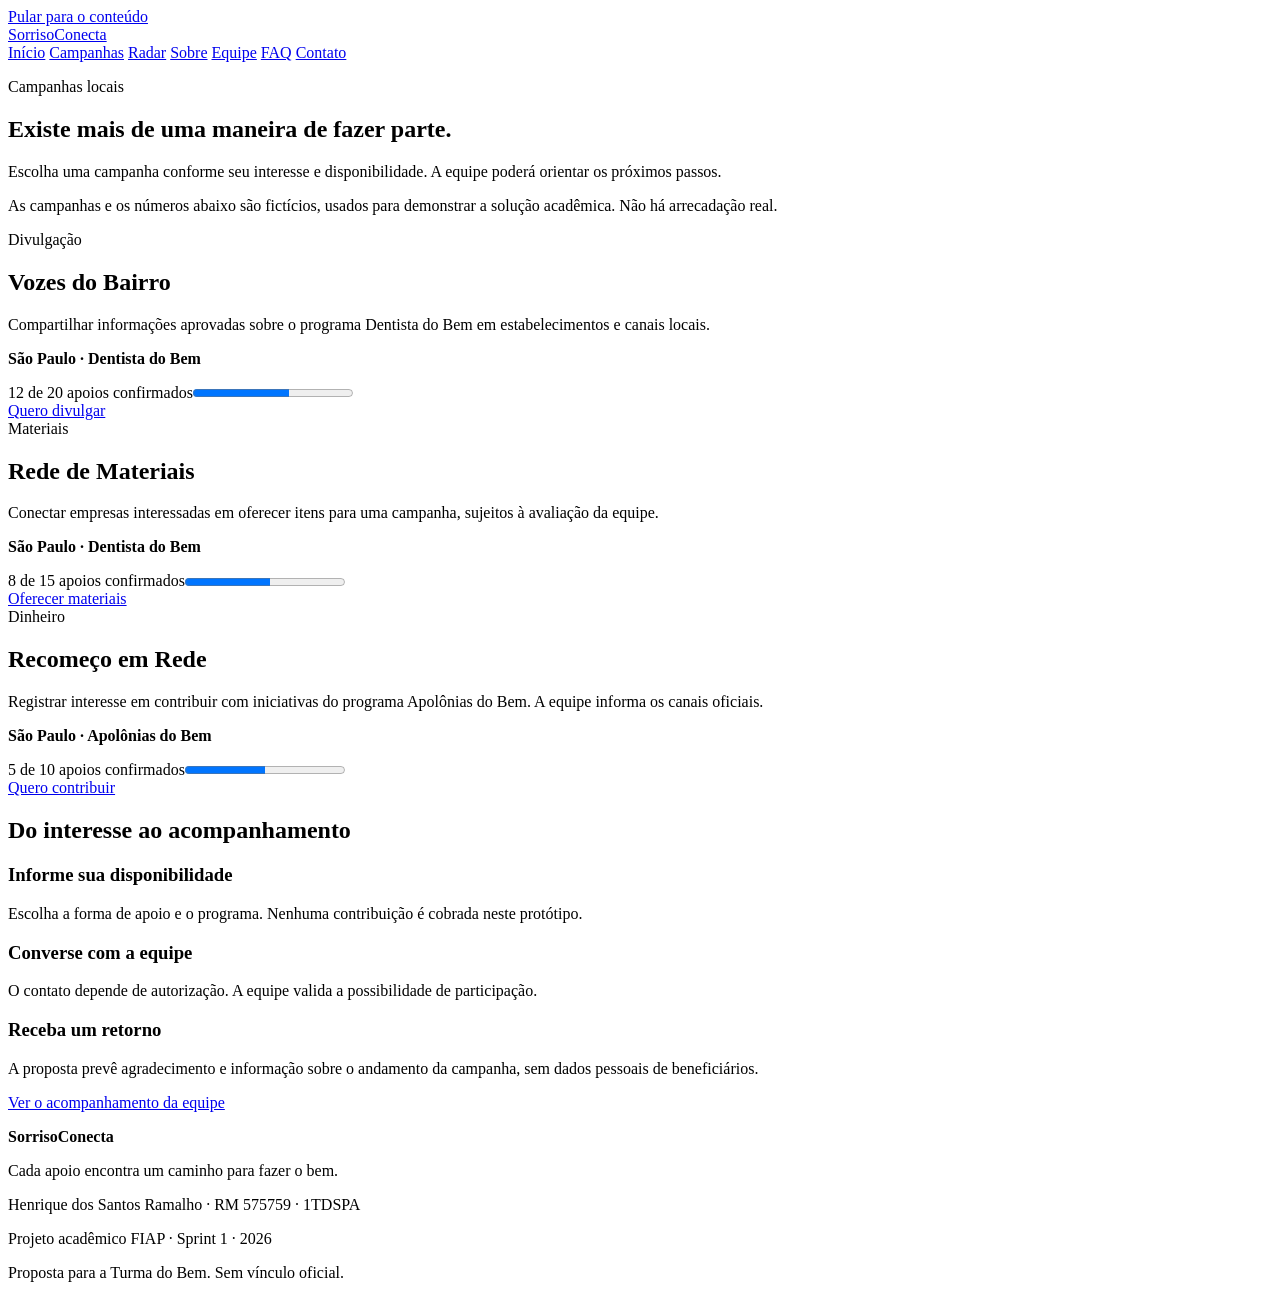
==== campanhas.html @ b197de3c "feat: apresenta três campanhas e formas distintas de contribuição" ====
<!DOCTYPE html>
<html lang="pt-BR">
<head>
    <meta charset="UTF-8">
    <meta name="viewport" content="width=device-width, initial-scale=1.0">
    <meta name="description" content="SorrisoConecta: protótipo acadêmico de captação e relacionamento para a Turma do Bem.">
    <title>Campanhas | SorrisoConecta</title>
    <link rel="icon" href="imagens/simbolo.svg" type="image/svg+xml">
    <link rel="stylesheet" href="css/style.css">
</head>
<body>
    <a class="pular" href="#conteudo">Pular para o conteúdo</a>
    <!-- O cabeçalho mantém a mesma navegação em todas as páginas. -->
    <header>
        <div class="container cabecalho">
            <a class="marca" href="index.html"><img src="imagens/simbolo.svg" alt="">SorrisoConecta</a>
            <nav aria-label="Menu principal">
                <a href="index.html">Início</a>
                <a href="campanhas.html">Campanhas</a>
                <a href="radar.html">Radar</a>
                <a href="sobre.html">Sobre</a>
                <a href="integrantes.html">Equipe</a>
                <a href="faq.html">FAQ</a>
                <a href="contato.html">Contato</a>
            </nav>
        </div>
    </header>
    <main id="conteudo">
        <section class="container">
            <div class="secao-titulo"><p class="eyebrow">Campanhas locais</p><h1>Existe mais de uma maneira de fazer parte.</h1><p class="lead">Escolha uma campanha conforme seu interesse e disponibilidade. A equipe poderá orientar os próximos passos.</p></div>
            <p class="aviso">As campanhas e os números abaixo são fictícios, usados para demonstrar a solução acadêmica. Não há arrecadação real.</p>
            <div class="grid-tres">
                <article class="card"><span class="etiqueta">Divulgação</span><h2>Vozes do Bairro</h2><p>Compartilhar informações aprovadas sobre o programa Dentista do Bem em estabelecimentos e canais locais.</p><p><strong>São Paulo · Dentista do Bem</strong></p><div class="metas"><label for="meta-vozes">12 de 20 apoios confirmados</label><progress id="meta-vozes" value="12" max="20">60%</progress></div><div class="acoes"><a class="botao" href="contato.html">Quero divulgar</a></div></article>
                <article class="card"><span class="etiqueta">Materiais</span><h2>Rede de Materiais</h2><p>Conectar empresas interessadas em oferecer itens para uma campanha, sujeitos à avaliação da equipe.</p><p><strong>São Paulo · Dentista do Bem</strong></p><div class="metas"><label for="meta-materiais">8 de 15 apoios confirmados</label><progress id="meta-materiais" value="8" max="15">53%</progress></div><div class="acoes"><a class="botao" href="contato.html">Oferecer materiais</a></div></article>
                <article class="card"><span class="etiqueta">Dinheiro</span><h2>Recomeço em Rede</h2><p>Registrar interesse em contribuir com iniciativas do programa Apolônias do Bem. A equipe informa os canais oficiais.</p><p><strong>São Paulo · Apolônias do Bem</strong></p><div class="metas"><label for="meta-recomeco">5 de 10 apoios confirmados</label><progress id="meta-recomeco" value="5" max="10">50%</progress></div><div class="acoes"><a class="botao" href="contato.html">Quero contribuir</a></div></article>
            </div>
        </section>
        <section class="container"><h2>Do interesse ao acompanhamento</h2><div class="grid-tres"><article class="card"><h3>Informe sua disponibilidade</h3><p>Escolha a forma de apoio e o programa. Nenhuma contribuição é cobrada neste protótipo.</p></article><article class="card"><h3>Converse com a equipe</h3><p>O contato depende de autorização. A equipe valida a possibilidade de participação.</p></article><article class="card"><h3>Receba um retorno</h3><p>A proposta prevê agradecimento e informação sobre o andamento da campanha, sem dados pessoais de beneficiários.</p></article></div><div class="acoes"><a class="botao botao-claro" href="radar.html">Ver o acompanhamento da equipe</a></div></section>
    </main>
    <footer>
        <div class="container rodape">
            <div><p><strong>SorrisoConecta</strong></p><p>Cada apoio encontra um caminho para fazer o bem.</p></div>
            <div><p>Henrique dos Santos Ramalho · RM 575759 · 1TDSPA</p><p>Projeto acadêmico FIAP · Sprint 1 · 2026</p><p>Proposta para a Turma do Bem. Sem vínculo oficial.</p></div>
        </div>
    </footer>
</body>
</html>
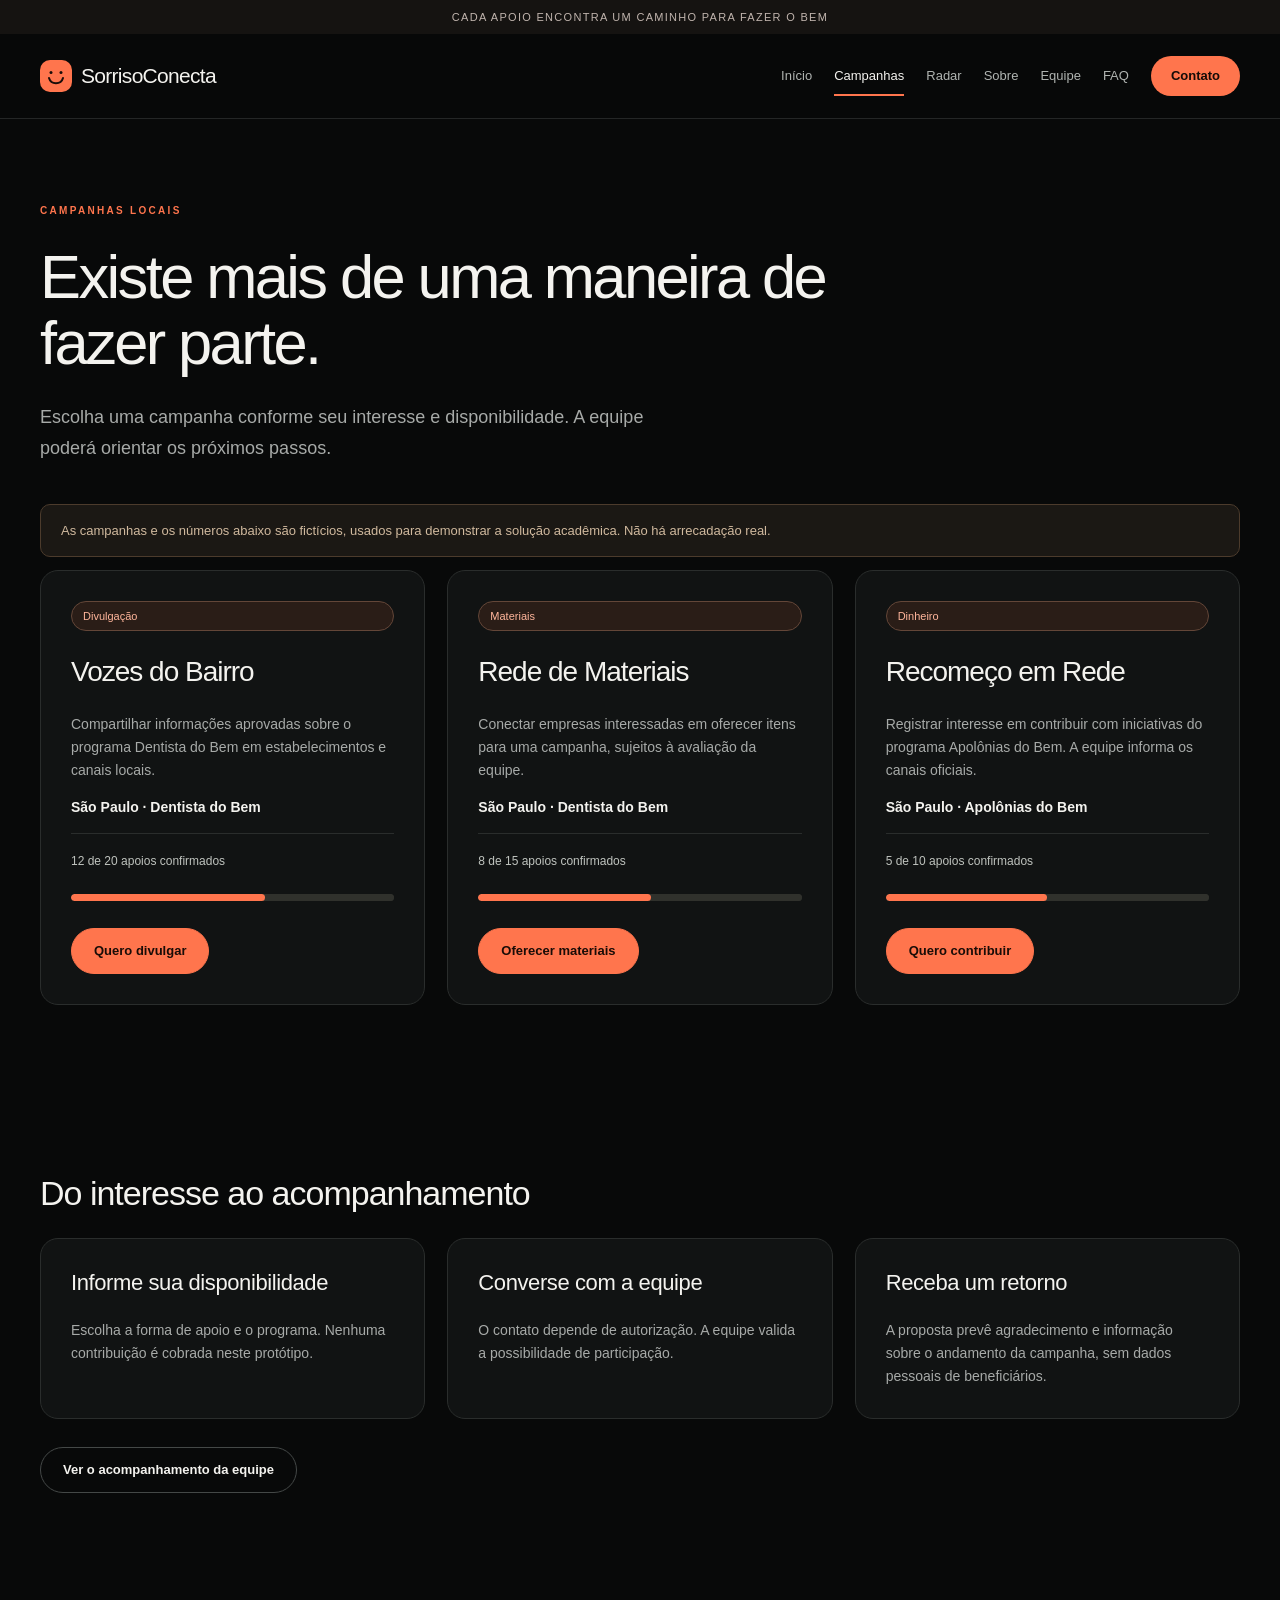
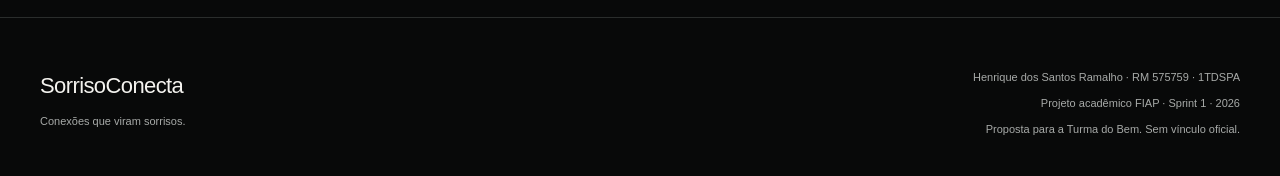
==== commit 91c93950: "Redesenha visual do SorrisoConecta" ====
--- a/campanhas.html
+++ b/campanhas.html
@@ -11,36 +11,73 @@
 <body>
     <a class="pular" href="#conteudo">Pular para o conteúdo</a>
     <!-- O cabeçalho mantém a mesma navegação em todas as páginas. -->
-    <header>
+    <div class="anuncio">CADA APOIO ENCONTRA UM CAMINHO PARA FAZER O BEM</div>
+<header>
         <div class="container cabecalho">
             <a class="marca" href="index.html"><img src="imagens/simbolo.svg" alt="">SorrisoConecta</a>
             <nav aria-label="Menu principal">
                 <a href="index.html">Início</a>
-                <a href="campanhas.html">Campanhas</a>
+                <a href="campanhas.html" aria-current="page">Campanhas</a>
                 <a href="radar.html">Radar</a>
                 <a href="sobre.html">Sobre</a>
                 <a href="integrantes.html">Equipe</a>
                 <a href="faq.html">FAQ</a>
-                <a href="contato.html">Contato</a>
+                <a href="contato.html" class="nav-contato">Contato</a>
             </nav>
         </div>
     </header>
     <main id="conteudo">
         <section class="container">
-            <div class="secao-titulo"><p class="eyebrow">Campanhas locais</p><h1>Existe mais de uma maneira de fazer parte.</h1><p class="lead">Escolha uma campanha conforme seu interesse e disponibilidade. A equipe poderá orientar os próximos passos.</p></div>
+            <div class="secao-titulo">
+<p class="eyebrow">Campanhas locais</p>
+<h1>Existe mais de uma maneira de fazer parte.</h1>
+<p class="lead">Escolha uma campanha conforme seu interesse e disponibilidade. A equipe poderá orientar os próximos passos.</p>
+</div>
             <p class="aviso">As campanhas e os números abaixo são fictícios, usados para demonstrar a solução acadêmica. Não há arrecadação real.</p>
             <div class="grid-tres">
-                <article class="card"><span class="etiqueta">Divulgação</span><h2>Vozes do Bairro</h2><p>Compartilhar informações aprovadas sobre o programa Dentista do Bem em estabelecimentos e canais locais.</p><p><strong>São Paulo · Dentista do Bem</strong></p><div class="metas"><label for="meta-vozes">12 de 20 apoios confirmados</label><progress id="meta-vozes" value="12" max="20">60%</progress></div><div class="acoes"><a class="botao" href="contato.html">Quero divulgar</a></div></article>
-                <article class="card"><span class="etiqueta">Materiais</span><h2>Rede de Materiais</h2><p>Conectar empresas interessadas em oferecer itens para uma campanha, sujeitos à avaliação da equipe.</p><p><strong>São Paulo · Dentista do Bem</strong></p><div class="metas"><label for="meta-materiais">8 de 15 apoios confirmados</label><progress id="meta-materiais" value="8" max="15">53%</progress></div><div class="acoes"><a class="botao" href="contato.html">Oferecer materiais</a></div></article>
-                <article class="card"><span class="etiqueta">Dinheiro</span><h2>Recomeço em Rede</h2><p>Registrar interesse em contribuir com iniciativas do programa Apolônias do Bem. A equipe informa os canais oficiais.</p><p><strong>São Paulo · Apolônias do Bem</strong></p><div class="metas"><label for="meta-recomeco">5 de 10 apoios confirmados</label><progress id="meta-recomeco" value="5" max="10">50%</progress></div><div class="acoes"><a class="botao" href="contato.html">Quero contribuir</a></div></article>
+                <article class="card campanha"><span class="etiqueta">Divulgação</span><h2>Vozes do Bairro</h2>
+<p>Compartilhar informações aprovadas sobre o programa Dentista do Bem em estabelecimentos e canais locais.</p>
+<p><strong>São Paulo · Dentista do Bem</strong></p>
+<div class="metas">
+<label for="meta-vozes">12 de 20 apoios confirmados</label><progress id="meta-vozes" value="12" max="20">60%</progress>
+</div>
+<div class="acoes"><a class="botao" href="contato.html">Quero divulgar</a></div></article>
+                <article class="card campanha"><span class="etiqueta">Materiais</span><h2>Rede de Materiais</h2>
+<p>Conectar empresas interessadas em oferecer itens para uma campanha, sujeitos à avaliação da equipe.</p>
+<p><strong>São Paulo · Dentista do Bem</strong></p>
+<div class="metas">
+<label for="meta-materiais">8 de 15 apoios confirmados</label><progress id="meta-materiais" value="8" max="15">53%</progress>
+</div>
+<div class="acoes"><a class="botao" href="contato.html">Oferecer materiais</a></div></article>
+                <article class="card campanha"><span class="etiqueta">Dinheiro</span><h2>Recomeço em Rede</h2>
+<p>Registrar interesse em contribuir com iniciativas do programa Apolônias do Bem. A equipe informa os canais oficiais.</p>
+<p><strong>São Paulo · Apolônias do Bem</strong></p>
+<div class="metas">
+<label for="meta-recomeco">5 de 10 apoios confirmados</label><progress id="meta-recomeco" value="5" max="10">50%</progress>
+</div>
+<div class="acoes"><a class="botao" href="contato.html">Quero contribuir</a></div></article>
             </div>
         </section>
-        <section class="container"><h2>Do interesse ao acompanhamento</h2><div class="grid-tres"><article class="card"><h3>Informe sua disponibilidade</h3><p>Escolha a forma de apoio e o programa. Nenhuma contribuição é cobrada neste protótipo.</p></article><article class="card"><h3>Converse com a equipe</h3><p>O contato depende de autorização. A equipe valida a possibilidade de participação.</p></article><article class="card"><h3>Receba um retorno</h3><p>A proposta prevê agradecimento e informação sobre o andamento da campanha, sem dados pessoais de beneficiários.</p></article></div><div class="acoes"><a class="botao botao-claro" href="radar.html">Ver o acompanhamento da equipe</a></div></section>
+        <section class="container"><h2>Do interesse ao acompanhamento</h2>
+<div class="grid-tres">
+<article class="card"><h3>Informe sua disponibilidade</h3>
+<p>Escolha a forma de apoio e o programa. Nenhuma contribuição é cobrada neste protótipo.</p></article><article class="card"><h3>Converse com a equipe</h3>
+<p>O contato depende de autorização. A equipe valida a possibilidade de participação.</p></article><article class="card"><h3>Receba um retorno</h3>
+<p>A proposta prevê agradecimento e informação sobre o andamento da campanha, sem dados pessoais de beneficiários.</p></article>
+</div>
+<div class="acoes"><a class="botao botao-claro" href="radar.html">Ver o acompanhamento da equipe</a></div></section>
     </main>
     <footer>
         <div class="container rodape">
-            <div><p><strong>SorrisoConecta</strong></p><p>Cada apoio encontra um caminho para fazer o bem.</p></div>
-            <div><p>Henrique dos Santos Ramalho · RM 575759 · 1TDSPA</p><p>Projeto acadêmico FIAP · Sprint 1 · 2026</p><p>Proposta para a Turma do Bem. Sem vínculo oficial.</p></div>
+            <div>
+<p><strong>SorrisoConecta</strong></p>
+<p>Conexões que viram sorrisos.</p>
+</div>
+            <div>
+<p>Henrique dos Santos Ramalho · RM 575759 · 1TDSPA</p>
+<p>Projeto acadêmico FIAP · Sprint 1 · 2026</p>
+<p>Proposta para a Turma do Bem. Sem vínculo oficial.</p>
+</div>
         </div>
     </footer>
 </body>
--- a/css/style.css
+++ b/css/style.css
@@ -0,0 +1,221 @@
+/* Identidade: fundo escuro, luz suave e acento coral. */
+:root {
+    --fundo: #080909;
+    --painel: #111313;
+    --texto: #f4f3ef;
+    --secundario: #a7aaa8;
+    --linha: #2a2d2c;
+    --coral: #ff754d;
+    --roxo: #a994ed;
+}
+* { box-sizing: border-box; }
+html { scroll-behavior: smooth; scroll-padding-top: 100px; }
+body { margin: 0; background: var(--fundo); color: var(--texto); font: 16px/1.65 Arial, sans-serif; }
+a { color: var(--coral); text-underline-offset: 5px; }
+img { display: block; max-width: 100%; }
+h1, h2, h3, p { margin-top: 0; }
+h1, h2, h3 { font-weight: 500; }
+h1 { font-size: clamp(42px, 4.8vw, 68px); line-height: 1.08; letter-spacing: -2.6px; margin-bottom: 26px; }
+h2 { font-size: 34px; line-height: 1.2; letter-spacing: -1px; margin-bottom: 24px; }
+h3 { font-size: 22px; line-height: 1.3; letter-spacing: -.4px; }
+p { color: var(--secundario); }
+strong { color: var(--texto); }
+.container { width: calc(100% - 80px); max-width: 1200px; margin: 0 auto; }
+.anuncio { text-align: center; padding: 8px 20px; background: #151311; color: #c0b4ad; font-size: 11px; letter-spacing: 1.3px; }
+header { position: sticky; top: 0; z-index: 10; background: rgba(8, 9, 9, .94); border-bottom: 1px solid #242626; backdrop-filter: blur(16px); }
+.cabecalho { min-height: 84px; display: flex; align-items: center; justify-content: space-between; gap: 24px; }
+.marca { display: inline-flex; align-items: center; gap: 9px; color: var(--texto); text-decoration: none; font-size: 21px; letter-spacing: -.7px; white-space: nowrap; }
+.marca img { width: 32px; height: 32px; }
+nav { display: flex; align-items: center; gap: 22px; }
+nav a { position: relative; color: #b0b4b1; text-decoration: none; font-size: 13px; padding: 10px 0; transition: color .2s ease; }
+nav a:hover, nav a[aria-current="page"] { color: var(--texto); }
+nav a[aria-current="page"]::after { content: ""; position: absolute; left: 0; right: 0; bottom: 1px; height: 2px; background: var(--coral); }
+nav .nav-contato { color: #160b07; background: var(--coral); border-radius: 24px; padding: 9px 20px; font-weight: bold; }
+nav .nav-contato:hover { background: #ff9477; color: #160b07; }
+nav .nav-contato[aria-current="page"]::after { display: none; }
+a:focus-visible, button:focus-visible, input:focus-visible, select:focus-visible, textarea:focus-visible, summary:focus-visible { outline: 2px solid var(--coral); outline-offset: 5px; }
+.pular { position: fixed; left: -10000px; top: 12px; z-index: 20; }
+.pular:focus { left: 20px; background: var(--texto); color: #080909; padding: 12px; }
+main { min-height: 65vh; }
+section { padding: 84px 0; }
+main > section:first-child { animation: entrada .8s ease-out both; }
+.eyebrow { color: var(--coral); text-transform: uppercase; font-size: 10px; font-weight: bold; letter-spacing: 2.3px; margin-bottom: 24px; }
+.lead { font-size: 18px; line-height: 1.7; max-width: 660px; }
+.secao-titulo { max-width: 850px; margin-bottom: 40px; }
+.secao-titulo h1 { max-width: 850px; }
+.acoes { display: flex; gap: 12px; flex-wrap: wrap; margin-top: 28px; }
+.botao { display: inline-flex; align-items: center; justify-content: center; gap: 14px; border: 1px solid var(--coral); border-radius: 28px; background: var(--coral); color: #190c07; padding: 12px 22px; font: bold 13px/1.5 Arial, sans-serif; text-decoration: none; cursor: pointer; transition: transform .25s ease, background .25s ease, border-color .25s ease; }
+.botao:hover { transform: translateY(-3px); background: #ff9477; border-color: #ff9477; }
+.botao-claro { background: transparent; color: var(--texto); border-color: #444847; }
+.botao-claro:hover { background: #232625; border-color: #747a76; }
+/* A abertura representa a conexão entre formas de apoio. */
+.hero { position: relative; display: grid; grid-template-columns: 1.08fr 1fr; gap: 35px; align-items: center; min-height: 660px; padding: 90px 0 70px; }
+.hero h1 { font-size: clamp(56px, 5.8vw, 80px); letter-spacing: -3.8px; }
+.hero h1 span { color: var(--coral); }
+.hero .lead { max-width: 530px; font-size: 17px; }
+.hero-nota { display: flex; align-items: center; gap: 10px; color: #828985; font-size: 11px; margin-top: 32px; }
+.ponto { width: 6px; height: 6px; border-radius: 50%; background: var(--coral); box-shadow: 0 0 14px #ff754d80; }
+.orbita { position: relative; width: 100%; aspect-ratio: 1; max-width: 530px; display: grid; place-items: center; }
+.orbita::before { content: ""; position: absolute; inset: -8%; background: radial-gradient(ellipse at 65% 40%, #49355c60 0%, #261a3540 30%, transparent 66%); filter: blur(12px); pointer-events: none; }
+.anel { position: absolute; width: 76%; height: 76%; border: 1px solid #393330; border-radius: 50%; }
+.anel-externo { width: 96%; height: 96%; border: 1px dashed #27262c; animation: girar 70s linear infinite; }
+.anel-medio { width: 58%; height: 58%; border-color: #6b453d; box-shadow: 0 0 35px #ff754d08; }
+.anel-medio::after { content: ""; position: absolute; top: 14%; left: 12%; width: 8px; height: 8px; background: var(--coral); border-radius: 50%; box-shadow: 0 0 18px #ff754d; }
+.nucleo { position: relative; width: 42%; height: 42%; border: 1px solid #92604c; border-radius: 50%; background: radial-gradient(circle at 45% 30%, #472c25, #1b1516 65%); box-shadow: 0 0 70px #ff754d15, inset 0 0 25px #ff754d10; display: flex; align-items: center; justify-content: center; flex-direction: column; gap: 12px; }
+.nucleo img { width: 64px; height: 64px; }
+.nucleo span { font-size: 10px; letter-spacing: 2px; text-transform: uppercase; color: #e3bdb0; }
+.orbita-no { position: absolute; display: flex; align-items: center; gap: 11px; padding: 12px 16px; background: #141417; border: 1px solid #414044; border-radius: 12px; box-shadow: 0 10px 25px #0005; animation: flutuar 6s ease-in-out infinite; }
+.orbita-no b { display: block; color: #e6e4e5; font-size: 12px; font-weight: normal; }
+.orbita-no small { display: block; color: #8f9197; font-size: 10px; }
+.orbita-no > span { color: var(--coral); font-size: 24px; }
+.no-materiais { top: 11%; left: 4%; }
+.no-divulgacao { top: 40%; right: -1%; animation-delay: -2s; }
+.no-pessoas { bottom: 8%; left: 13%; animation-delay: -4s; }
+.orbita-legenda { position: absolute; right: 3%; bottom: -2%; color: #696f6c; font-size: 10px; }
+.rolar { display: inline-flex; gap: 14px; align-items: center; color: #8b918d; text-decoration: none; font-size: 11px; }
+.rolar span { display: grid; place-items: center; width: 35px; height: 35px; border: 1px solid #444644; border-radius: 50%; font-size: 18px; }
+.faixa-apoios { border-top: 1px solid var(--linha); border-bottom: 1px solid var(--linha); padding: 26px 0; }
+.formas { display: flex; justify-content: space-between; align-items: center; gap: 28px; }
+.formas > p { margin: 0; font-size: 11px; max-width: 140px; }
+.forma { color: #b1b3af; font-size: 18px; display: flex; align-items: center; gap: 12px; }
+.forma span { color: var(--coral); font-size: 22px; }
+.faixa { background: #101111; border-top: 1px solid var(--linha); border-bottom: 1px solid var(--linha); }
+.editorial { display: grid; grid-template-columns: 1fr 2fr; gap: 65px; }
+.editorial h2 { font-size: 46px; max-width: 760px; }
+.editorial .lead { max-width: 650px; }
+.secao-cabecalho { display: flex; justify-content: space-between; align-items: end; gap: 35px; margin-bottom: 34px; }
+.secao-cabecalho h2 { max-width: 640px; margin: 0; }
+.secao-cabecalho .eyebrow { margin-bottom: 16px; }
+.grid-tres { display: grid; grid-template-columns: repeat(3, 1fr); gap: 22px; }
+.grid-dois { display: grid; grid-template-columns: repeat(2, 1fr); gap: 28px; }
+.card { background: var(--painel); border: 1px solid var(--linha); border-radius: 18px; padding: 30px; transition: border-color .3s ease, transform .3s ease; }
+.card:hover { border-color: #57514b; }
+.card p { font-size: 14px; }
+.card p:last-child { margin-bottom: 0; }
+.numero { display: inline-block; color: var(--coral); font-size: 13px; letter-spacing: 1px; margin-bottom: 45px; }
+.passo { position: relative; min-height: 275px; }
+.passo::after { content: "↗"; position: absolute; right: 28px; top: 22px; font-size: 24px; color: #5e625e; }
+.passo:hover { transform: translateY(-5px); }
+.etiqueta { display: inline-block; border: 1px solid #634638; background: #2a1d17; color: #ffb59b; padding: 5px 11px; border-radius: 20px; font-size: 11px; }
+.aviso { background: #1b1814; border: 1px solid #4c3b2c; border-radius: 10px; color: #d0b99e; padding: 15px 20px; font-size: 13px; }
+.metas { border-top: 1px solid var(--linha); padding-top: 18px; margin-top: 24px; }
+.metas label { color: #bfc3be; font-size: 12px; font-weight: normal; }
+progress { width: 100%; height: 7px; border: 0; border-radius: 5px; overflow: hidden; background: #30312c; accent-color: var(--coral); }
+progress::-webkit-progress-bar { background: #30312c; border-radius: 5px; }
+progress::-webkit-progress-value { background: var(--coral); border-radius: 5px; }
+progress::-moz-progress-bar { background: var(--coral); }
+.campanha { display: flex; flex-direction: column; }
+.campanha h2 { font-size: 28px; margin-top: 24px; }
+.campanha .metas { margin-top: auto; }
+.campanha .acoes { margin-top: 22px; }
+.lista-limpa { list-style: none; padding: 0; }
+.lista-limpa li { padding: 12px 0; border-bottom: 1px solid var(--linha); color: var(--secundario); font-size: 14px; }
+.etapas { display: grid; grid-template-columns: repeat(4, 1fr); gap: 24px; margin-top: 40px; }
+.etapas article { border-top: 2px solid #554238; padding-top: 20px; }
+.etapas article:first-child { border-color: var(--coral); }
+.etapas p { font-size: 14px; }
+.chamada { display: grid; grid-template-columns: 1.5fr 1fr; align-items: center; gap: 60px; padding: 55px; border: 1px solid #634335; border-radius: 24px; background: radial-gradient(ellipse at 85% 100%, #44302065, transparent 65%), #111313; }
+.chamada h2 { font-size: 40px; margin-bottom: 14px; }
+.chamada .acoes { justify-content: end; }
+/* Radar: contraste e alinhamento mantêm a leitura dos dados. */
+.painel-topo { display: flex; justify-content: space-between; align-items: center; gap: 24px; }
+.indicadores { display: grid; grid-template-columns: repeat(3, 1fr); gap: 20px; margin: 36px 0; }
+.indicadores strong { display: block; font-size: 42px; font-weight: normal; letter-spacing: -1.5px; color: var(--coral); }
+.indicadores span { color: var(--secundario); font-size: 12px; }
+.tabela-area { overflow-x: auto; border: 1px solid var(--linha); border-radius: 14px; }
+.tabela { width: 100%; border-collapse: collapse; background: #111313; }
+.tabela caption { text-align: left; padding: 16px 20px; background: #191b1a; color: #929991; font-size: 12px; }
+.tabela th, .tabela td { text-align: left; padding: 22px 20px; border-bottom: 1px solid var(--linha); vertical-align: top; }
+.tabela th { background: #1b1e1b; color: #b7bdb4; font-size: 11px; font-weight: normal; text-transform: uppercase; letter-spacing: 1px; }
+.tabela td { font-size: 13px; color: var(--secundario); }
+.tabela tbody tr:last-child td { border-bottom: 0; }
+.pontuacao { font-size: 24px; color: var(--coral); }
+.tabela .etiqueta { margin-top: 7px; }
+.radar-preview { display: grid; grid-template-columns: 1fr 1fr; align-items: center; gap: 75px; }
+.radar-preview h2 { font-size: 46px; }
+.amostra-radar { padding: 30px; border: 1px solid #444044; border-radius: 18px; background: linear-gradient(145deg, #201a25, #111313 65%); }
+.amostra-topo, .amostra-linha { display: flex; justify-content: space-between; align-items: center; gap: 20px; }
+.amostra-topo { border-bottom: 1px solid var(--linha); padding-bottom: 18px; margin-bottom: 25px; }
+.amostra-topo strong { font-size: 15px; font-weight: normal; }
+.amostra-topo small { color: var(--secundario); font-size: 10px; }
+.amostra-linha { margin-bottom: 24px; }
+.amostra-linha p { margin: 4px 0 0; font-size: 11px; }
+.amostra-score { font-size: 40px; line-height: 1; color: var(--coral); }
+.amostra-score small { color: #858b84; font-size: 12px; }
+.barra-score { height: 5px; border-radius: 5px; background: linear-gradient(90deg, #a994ed, var(--coral)); margin-bottom: 20px; }
+.amostra-radar > p { font-size: 11px; margin-bottom: 0; }
+/* Componentes nativos: perguntas, perfil e contato. */
+details { background: #111313; border: 1px solid var(--linha); border-radius: 12px; margin-bottom: 14px; padding: 23px 26px; }
+details[open] { border-color: #665041; }
+summary { font-weight: normal; cursor: pointer; font-size: 17px; }
+summary::marker { color: var(--coral); }
+details p { margin: 20px 0 0; max-width: 880px; font-size: 14px; }
+.perfil { display: grid; grid-template-columns: 260px 1fr; gap: 45px; align-items: center; padding: 40px; }
+.foto-perfil { width: 260px; height: 300px; object-fit: cover; border-radius: 12px; border: 1px solid #535362; }
+.perfil h2 { font-size: 35px; }
+form { display: grid; gap: 20px; }
+label { display: block; font-size: 13px; font-weight: normal; margin-bottom: 8px; color: #d2d6cd; }
+input, select, textarea { width: 100%; padding: 13px 15px; border: 1px solid #3b413a; border-radius: 9px; font: 14px/1.5 Arial, sans-serif; background: #0c0f0c; color: var(--texto); color-scheme: dark; }
+input::placeholder, textarea::placeholder { color: #7f867c; }
+textarea { min-height: 130px; resize: vertical; }
+.checkbox { display: flex; align-items: flex-start; gap: 10px; }
+.checkbox input { width: auto; margin-top: 5px; accent-color: var(--coral); }
+.checkbox label { font-size: 12px; color: var(--secundario); }
+form button { justify-self: start; }
+aside li { color: var(--secundario); font-size: 14px; padding-bottom: 12px; }
+#retorno:target { border-color: var(--coral); }
+footer { border-top: 1px solid var(--linha); padding: 50px 0 30px; margin-top: 40px; }
+.rodape { display: flex; justify-content: space-between; gap: 40px; font-size: 11px; }
+.rodape strong { font-size: 22px; letter-spacing: -.6px; font-weight: normal; }
+.rodape p { margin-bottom: 8px; }
+.rodape > div:last-child { text-align: right; }
+@keyframes entrada { from { opacity: 0; transform: translateY(16px); } to { opacity: 1; transform: translateY(0); } }
+@keyframes flutuar { 0%, 100% { transform: translateY(0); } 50% { transform: translateY(-9px); } }
+@keyframes girar { to { transform: rotate(360deg); } }
+/* O desktop é a resolução exigida; estas adaptações evitam cortes em telas menores. */
+@media (max-width: 1150px) {
+    .container { width: calc(100% - 48px); }
+    nav { gap: 14px; }
+    .marca { font-size: 19px; }
+    .hero h1 { font-size: 62px; }
+    .hero { gap: 24px; min-height: 590px; }
+    .orbita-no { padding: 10px; }
+    .grid-tres { gap: 16px; }
+    .card { padding: 24px; }
+}
+@media (max-width: 900px) {
+    .cabecalho { flex-wrap: wrap; gap: 10px; padding: 16px 0; }
+    nav { flex-wrap: wrap; gap: 12px; }
+    .hero { grid-template-columns: 1fr; padding-top: 60px; }
+    .orbita { max-width: 430px; justify-self: center; }
+    .hero h1 { font-size: 62px; }
+    .grid-tres, .grid-dois, .editorial, .radar-preview, .chamada { grid-template-columns: 1fr; }
+    .etapas { grid-template-columns: repeat(2, 1fr); }
+    .formas { flex-wrap: wrap; }
+    .formas > p { max-width: none; width: 100%; }
+    .chamada .acoes { justify-content: start; }
+    .chamada { padding: 30px; gap: 10px; }
+    .perfil { grid-template-columns: 180px 1fr; gap: 25px; }
+    .foto-perfil { width: 180px; height: 230px; }
+    .tabela { min-width: 750px; }
+}
+@media (max-width: 560px) {
+    .container { width: calc(100% - 36px); }
+    section { padding: 52px 0; }
+    .hero h1 { font-size: 50px; letter-spacing: -2.8px; }
+    h1 { font-size: 40px; letter-spacing: -1.8px; }
+    .editorial h2, .radar-preview h2, .chamada h2 { font-size: 34px; }
+    .secao-cabecalho, .painel-topo { align-items: start; flex-direction: column; }
+    .indicadores { grid-template-columns: 1fr; }
+    .perfil { grid-template-columns: 1fr; }
+    .foto-perfil { width: 100%; height: auto; max-width: 260px; }
+    .perfil h2 { font-size: 28px; }
+    .rodape { flex-direction: column; gap: 24px; }
+    .rodape > div:last-child { text-align: left; }
+    .orbita-no small { font-size: 9px; }
+    .orbita-no b { font-size: 11px; }
+}
+@media (prefers-reduced-motion: reduce) {
+    html { scroll-behavior: auto; }
+    *, *::before, *::after { animation: none !important; transition: none !important; }
+}
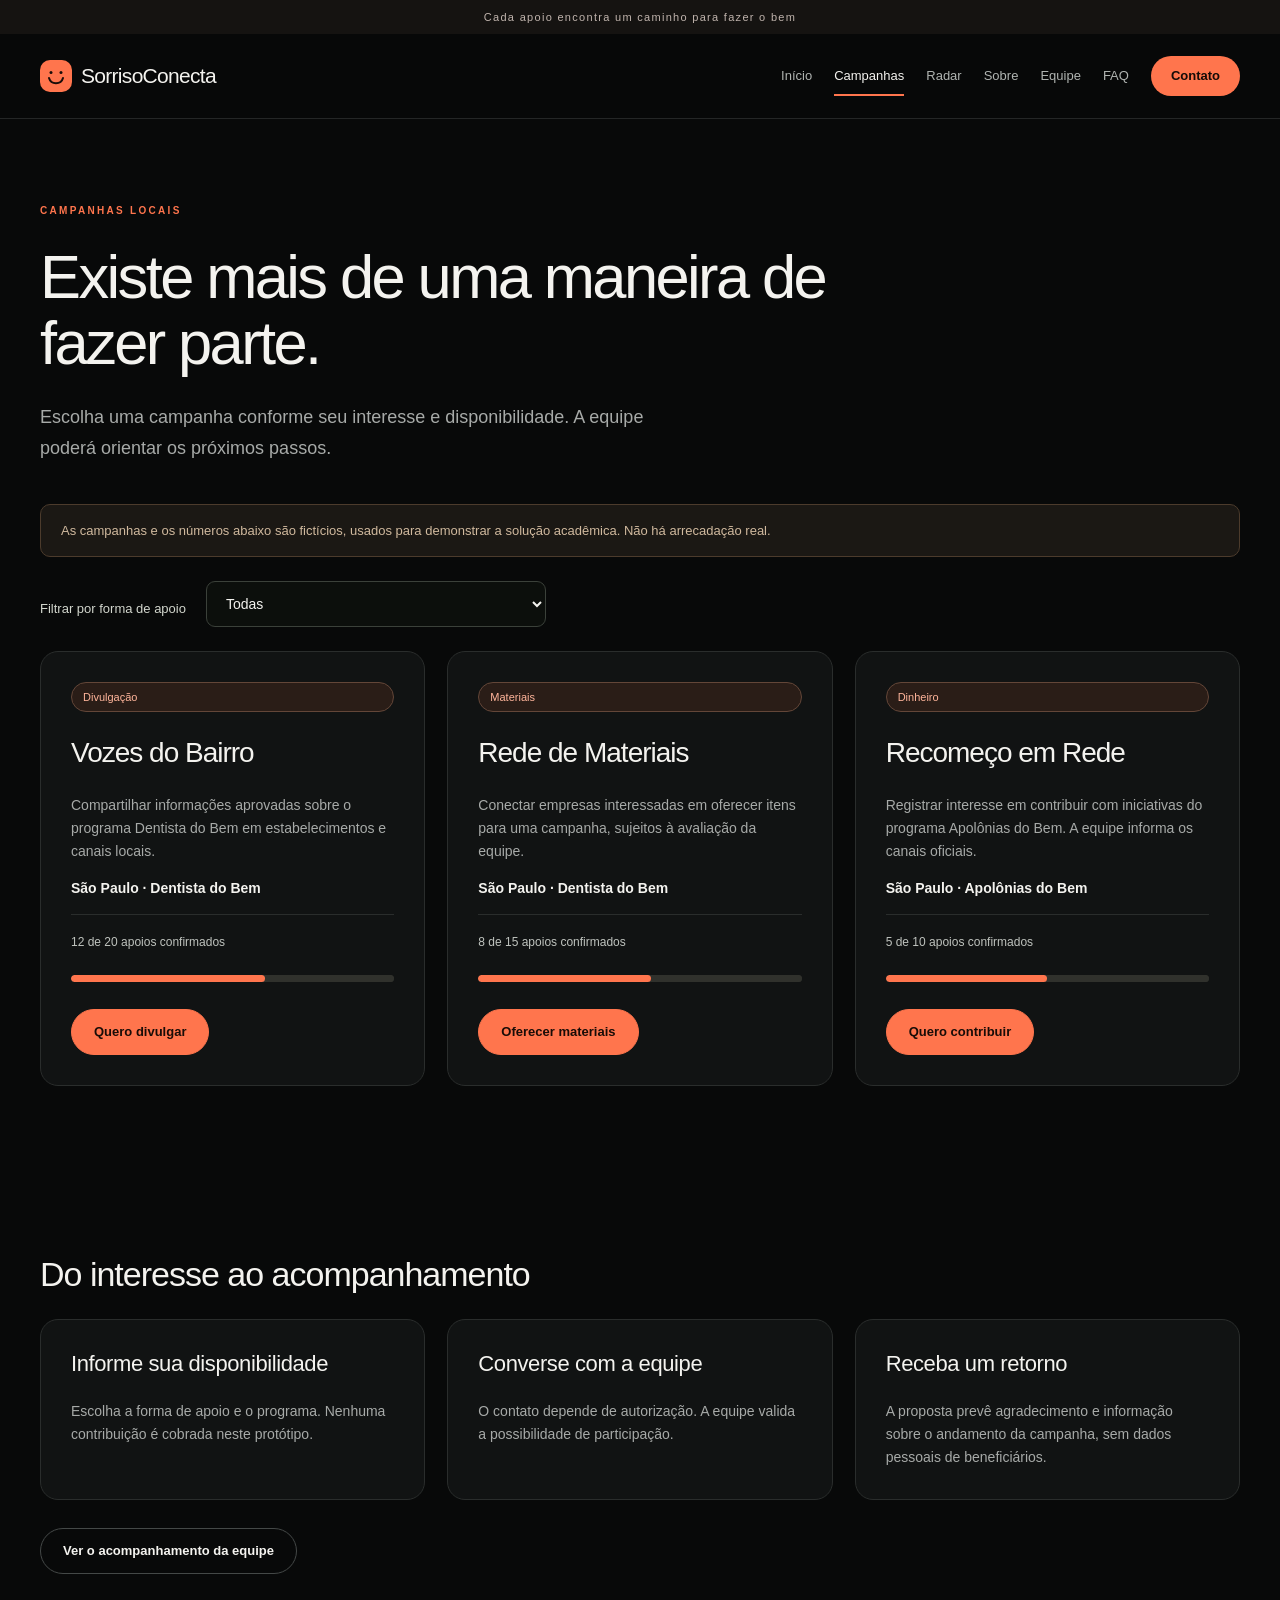
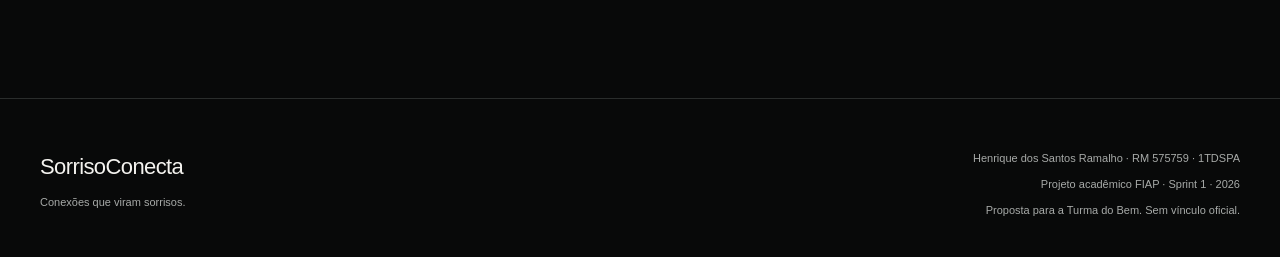
==== commit bbed8726: "Finaliza Front-end da Sprint 1 do SorrisoConecta 3." ====
--- a/campanhas.html
+++ b/campanhas.html
@@ -3,7 +3,7 @@
 <head>
     <meta charset="UTF-8">
     <meta name="viewport" content="width=device-width, initial-scale=1.0">
-    <meta name="description" content="SorrisoConecta: protótipo acadêmico de captação e relacionamento para a Turma do Bem.">
+    <meta name="description" content="Três campanhas fictícias do SorrisoConecta, com apoio em dinheiro, materiais e divulgação para a Turma do Bem.">
     <title>Campanhas | SorrisoConecta</title>
     <link rel="icon" href="imagens/simbolo.svg" type="image/svg+xml">
     <link rel="stylesheet" href="css/style.css">
@@ -11,11 +11,11 @@
 <body>
     <a class="pular" href="#conteudo">Pular para o conteúdo</a>
     <!-- O cabeçalho mantém a mesma navegação em todas as páginas. -->
-    <div class="anuncio">CADA APOIO ENCONTRA UM CAMINHO PARA FAZER O BEM</div>
+    <div class="anuncio">Cada apoio encontra um caminho para fazer o bem</div>
 <header>
         <div class="container cabecalho">
             <a class="marca" href="index.html"><img src="imagens/simbolo.svg" alt="">SorrisoConecta</a>
-            <nav aria-label="Menu principal">
+            <nav id="menu-principal" aria-label="Menu principal">
                 <a href="index.html">Início</a>
                 <a href="campanhas.html" aria-current="page">Campanhas</a>
                 <a href="radar.html">Radar</a>
@@ -34,7 +34,8 @@
 <p class="lead">Escolha uma campanha conforme seu interesse e disponibilidade. A equipe poderá orientar os próximos passos.</p>
 </div>
             <p class="aviso">As campanhas e os números abaixo são fictícios, usados para demonstrar a solução acadêmica. Não há arrecadação real.</p>
-            <div class="grid-tres">
+            <div class="filtros"><label for="filtro-campanha">Filtrar por forma de apoio</label><select id="filtro-campanha"><option value="Todas">Todas</option><option>Divulgação</option><option>Materiais</option><option>Dinheiro</option></select></div>
+            <div class="grid-tres" id="lista-campanhas">
                 <article class="card campanha"><span class="etiqueta">Divulgação</span><h2>Vozes do Bairro</h2>
 <p>Compartilhar informações aprovadas sobre o programa Dentista do Bem em estabelecimentos e canais locais.</p>
 <p><strong>São Paulo · Dentista do Bem</strong></p>
--- a/css/style.css
+++ b/css/style.css
@@ -219,3 +219,47 @@
     html { scroll-behavior: auto; }
     *, *::before, *::after { animation: none !important; transition: none !important; }
 }
+
+/* Sprint 2: navegação, mensagens de formulário e radar responsivo. */
+[hidden] { display: none !important; }
+.menu-botao { display: none; }
+.filtros { display: flex; align-items: end; flex-wrap: wrap; gap: 20px; margin: 24px 0; }
+.filtros > div { flex: 1; min-width: 180px; }
+.filtros select { max-width: 340px; }
+.erro-campo { display: block; color: #ffb6a5; font-size: 13px; margin: 5px 0 0; }
+[aria-invalid="true"] { border: 2px solid #ff9477; }
+.tabela button { font-size: 12px; padding: 9px 13px; }
+.tabela td { overflow-wrap: anywhere; }
+.sucesso { border-color: #88bc9d; color: #b7e0c7; }
+@media (max-width: 991px) {
+ .cabecalho { flex-wrap: wrap; }
+ .menu-botao { display: inline-flex; align-items: center; gap: 14px; padding: 10px 14px; border: 1px solid #747a76; border-radius: 8px; background: var(--painel); color: var(--texto); font: inherit; cursor: pointer; }
+ html.js #menu-principal { display: none; width: 100%; }
+ html.js #menu-principal.aberto { display: flex; }
+ #menu-principal { flex-wrap: wrap; gap: 8px 20px; padding-bottom: 10px; }
+ #menu-principal a { padding: 12px 8px; }
+ .tabela { min-width: 0; }
+ .tabela-area { overflow: visible; }
+ .tabela thead { position: absolute; width: 1px; height: 1px; overflow: hidden; clip-path: inset(50%); }
+ .tabela, .tabela tbody, .tabela tr, .tabela td { display: block; width: 100%; }
+ .tabela tr { padding: 12px; border-bottom: 2px solid var(--linha); }
+ .tabela td { border: 0; padding: 9px; }
+ .tabela td::before { content: attr(data-label); display: block; color: #b7bdb4; font-size: 11px; text-transform: uppercase; margin-bottom: 4px; }
+}
+@media (max-width: 560px) {
+ .hero h1 { font-size: clamp(40px, 11vw, 50px); }
+ .orbita { margin: 18px 0; overflow: clip; overflow-clip-margin: 12px; }
+ .orbita-no { max-width: 90%; }
+ .orbita-no small { max-width: 140px; }
+ .nucleo span { font-size: 8px; letter-spacing: .5px; }
+ .orbita-legenda { right: 6%; }
+ .etapas { grid-template-columns: 1fr; }
+ .amostra-topo { flex-wrap: wrap; }
+ .forma { font-size: 16px; }
+ .filtros { align-items: stretch; flex-direction: column; }
+ .filtros select { max-width: none; }
+}
+
+/* Nesta entrega a navegação permanece visível, sem JavaScript. */
+.menu-botao { display:none !important; }
+#menu-principal { display:flex !important; }
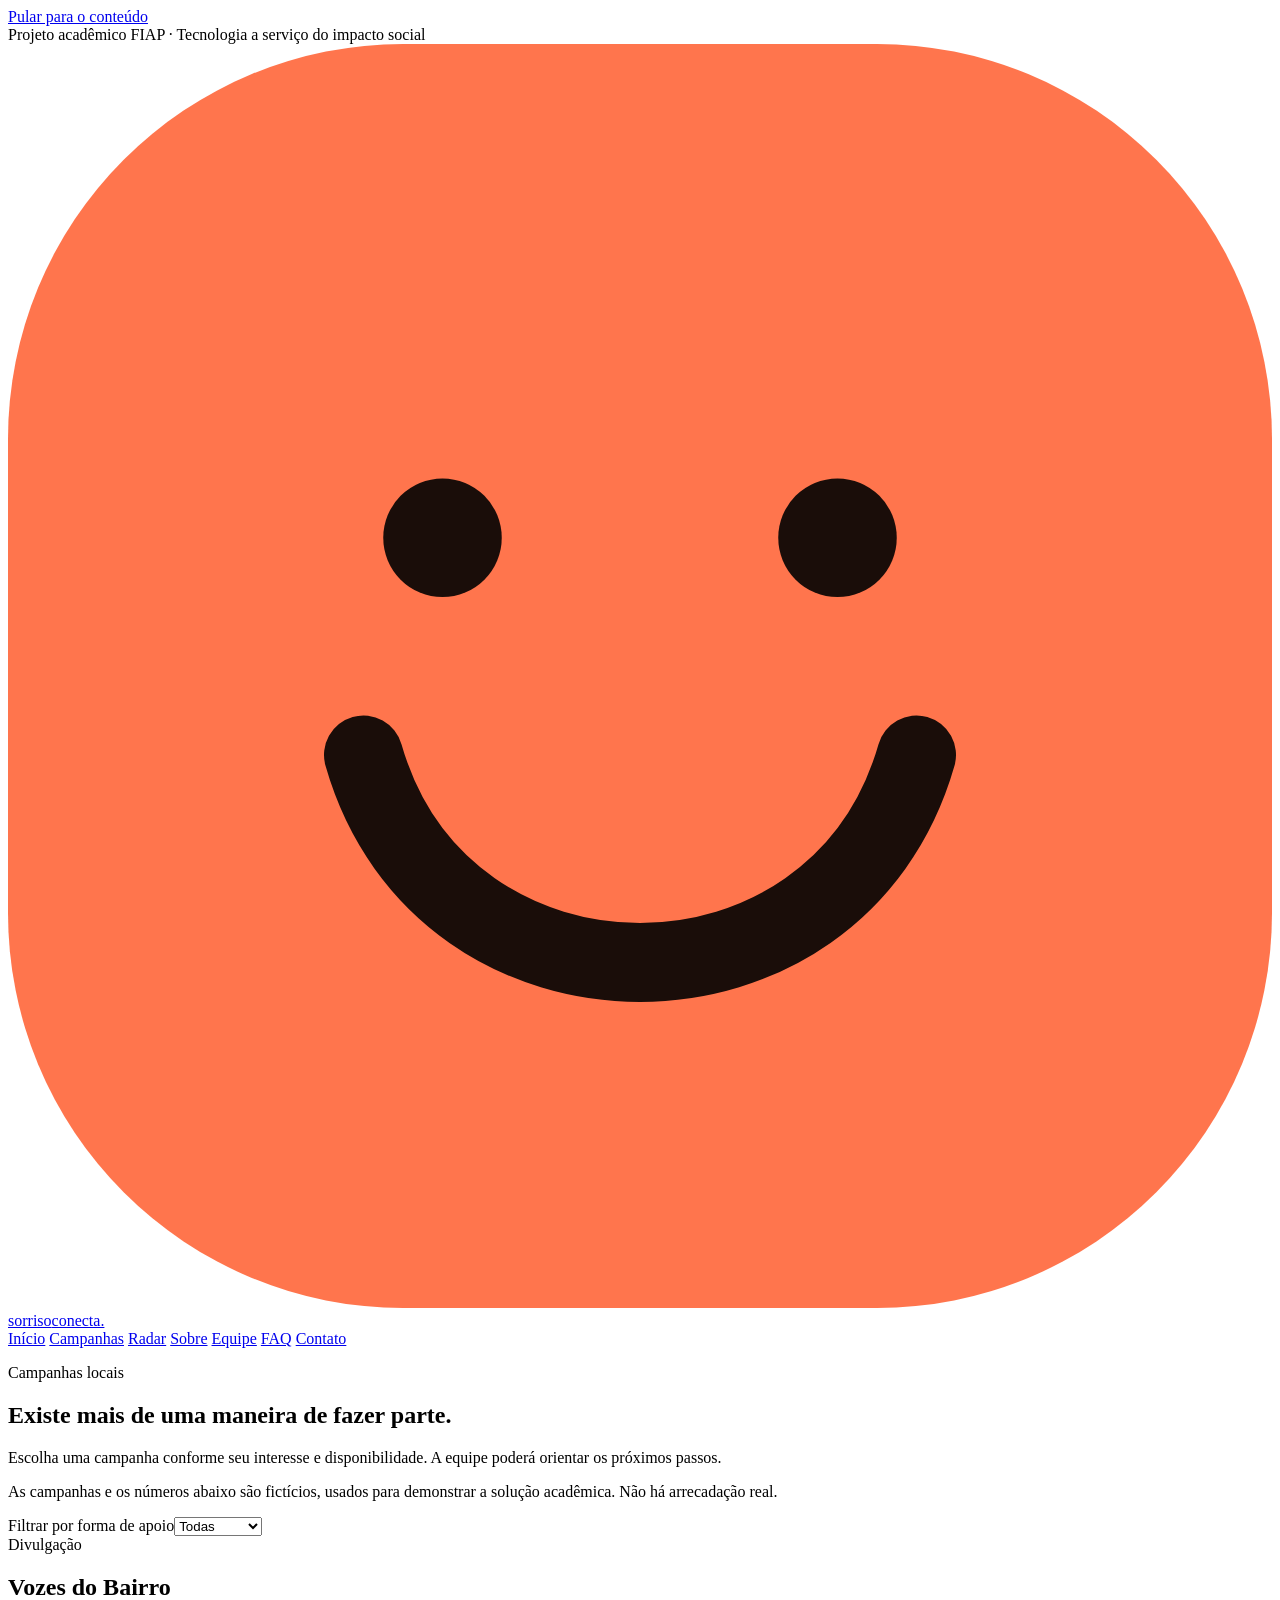
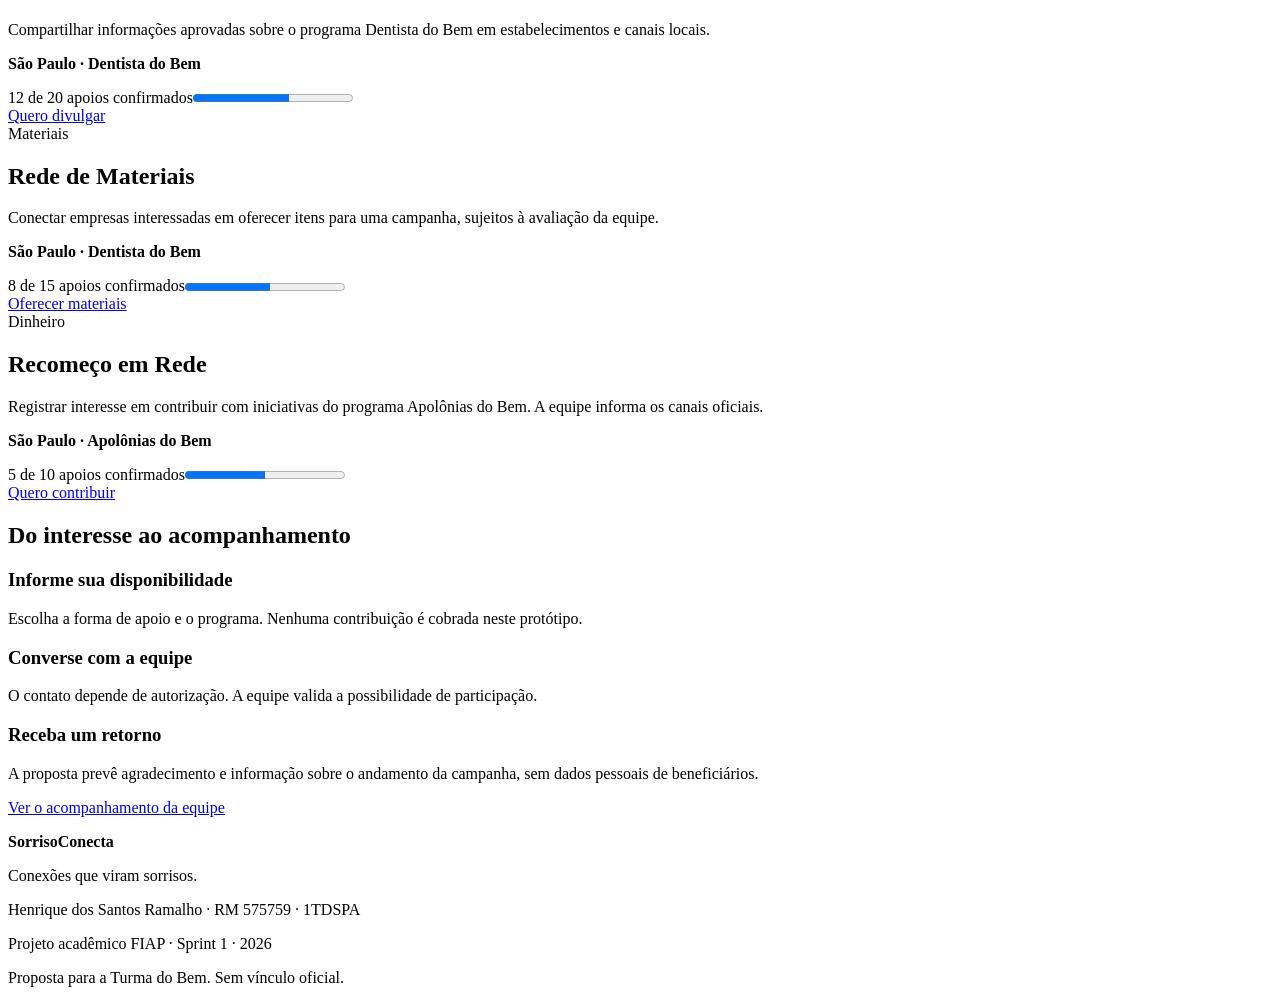
==== commit 1337be5b: "Atualiza identidade visual Dark Premium da Sprint 1" ====
--- a/campanhas.html
+++ b/campanhas.html
@@ -8,13 +8,12 @@
     <link rel="icon" href="imagens/simbolo.svg" type="image/svg+xml">
     <link rel="stylesheet" href="css/style.css">
 </head>
-<body>
+<body class="pagina-campanhas">
     <a class="pular" href="#conteudo">Pular para o conteúdo</a>
-    <!-- O cabeçalho mantém a mesma navegação em todas as páginas. -->
-    <div class="anuncio">Cada apoio encontra um caminho para fazer o bem</div>
+        <div class="anuncio">Projeto acadêmico FIAP <span aria-hidden="true">·</span> Tecnologia a serviço do impacto social</div>
 <header>
         <div class="container cabecalho">
-            <a class="marca" href="index.html"><img src="imagens/simbolo.svg" alt="">SorrisoConecta</a>
+            <a class="marca" href="index.html"><img src="imagens/simbolo.svg" alt="">sorriso<span class="marca-destaque">conecta.</span></a>
             <nav id="menu-principal" aria-label="Menu principal">
                 <a href="index.html">Início</a>
                 <a href="campanhas.html" aria-current="page">Campanhas</a>
@@ -82,4 +81,4 @@
         </div>
     </footer>
 </body>
-</html>
+</html>
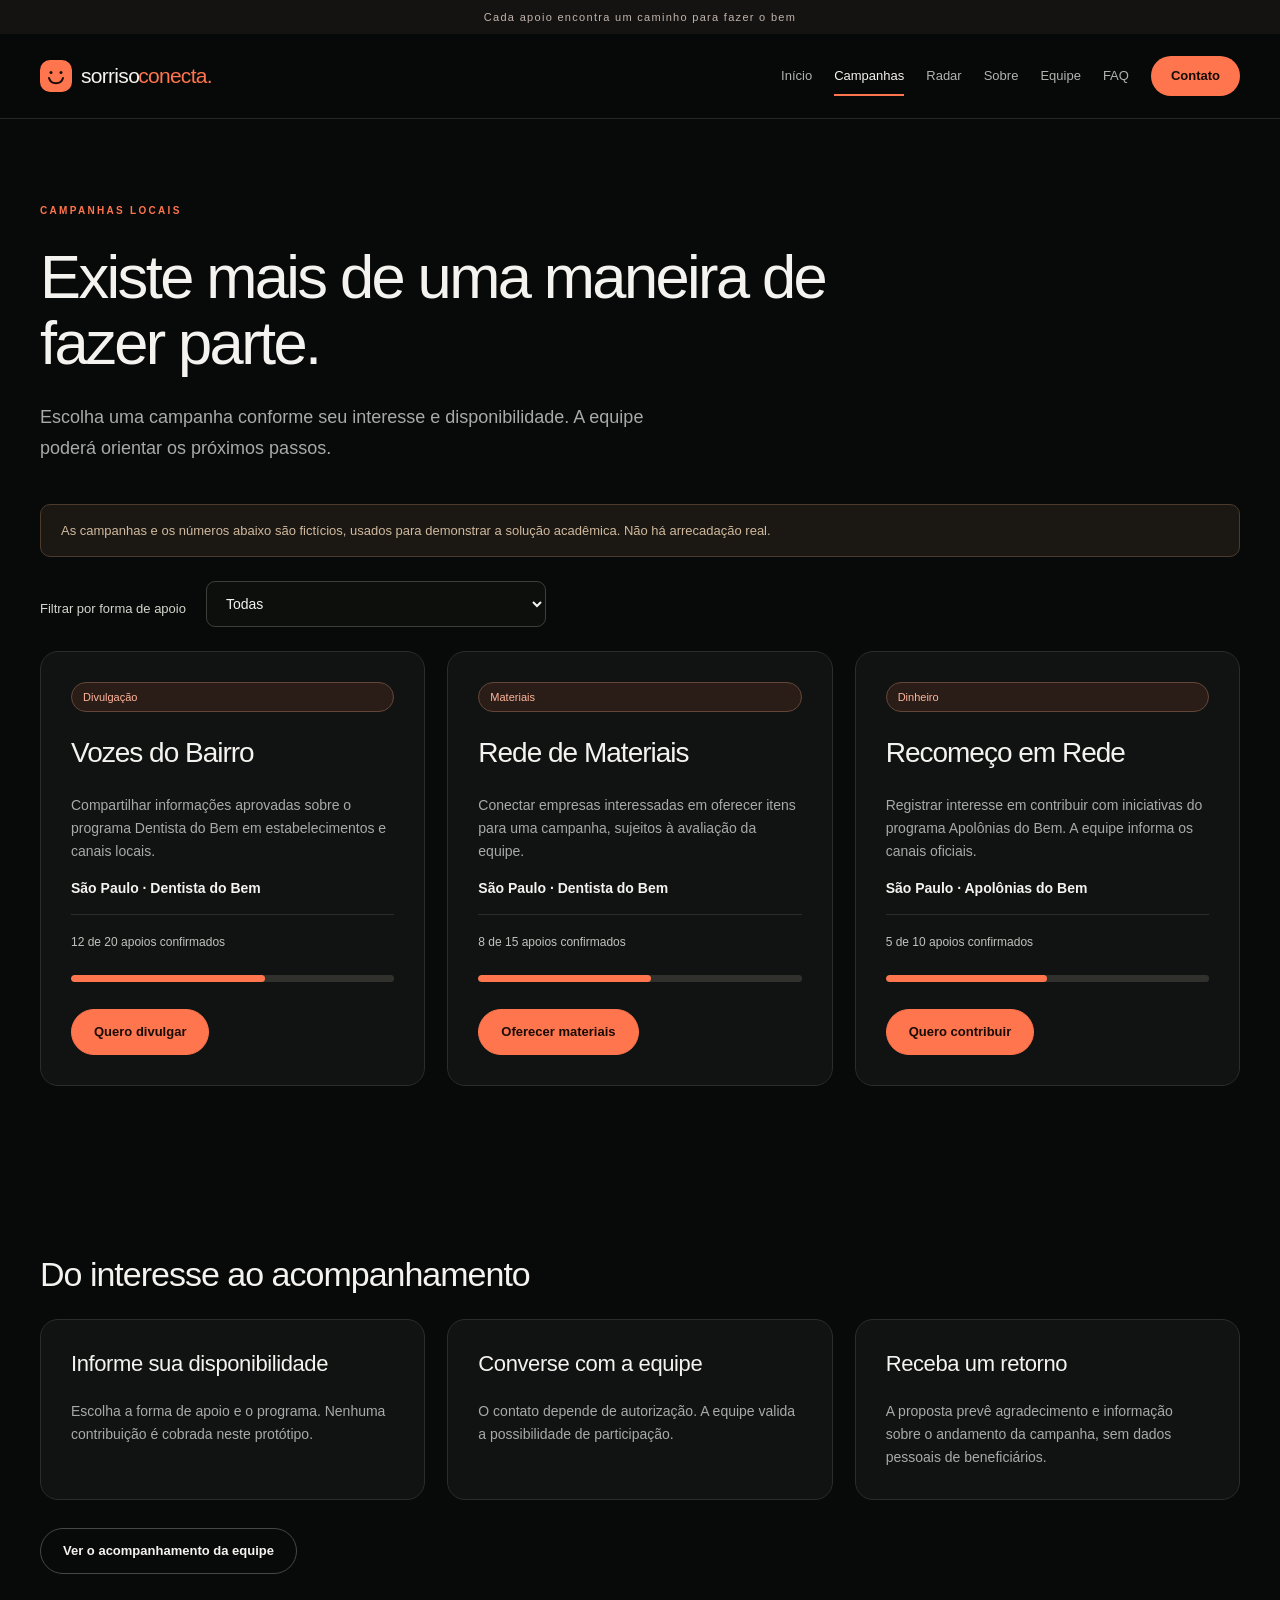
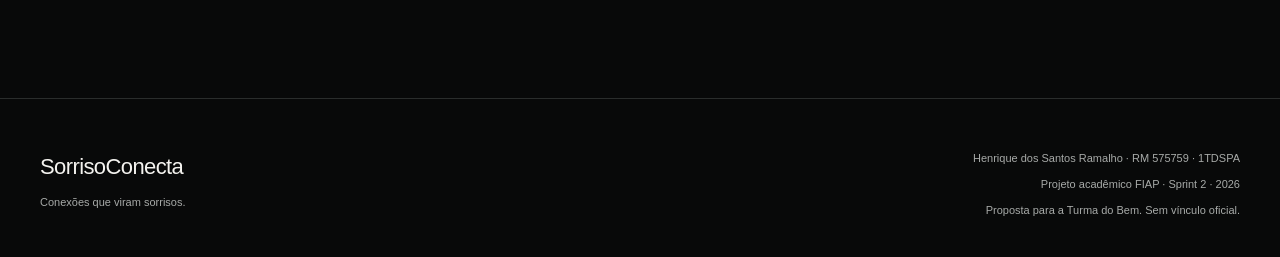
==== commit c3699566: "Sprint 2: responsividade, menu mobile e interacoes JavaScript" ====
--- a/campanhas.html
+++ b/campanhas.html
@@ -1,64 +1,68 @@
 <!DOCTYPE html>
+
 <html lang="pt-BR">
 <head>
-    <meta charset="UTF-8">
-    <meta name="viewport" content="width=device-width, initial-scale=1.0">
-    <meta name="description" content="Três campanhas fictícias do SorrisoConecta, com apoio em dinheiro, materiais e divulgação para a Turma do Bem.">
-    <title>Campanhas | SorrisoConecta</title>
-    <link rel="icon" href="imagens/simbolo.svg" type="image/svg+xml">
-    <link rel="stylesheet" href="css/style.css">
+<meta charset="utf-8"/>
+<meta content="width=device-width, initial-scale=1.0" name="viewport"/>
+<meta content="Três campanhas fictícias do SorrisoConecta, com apoio em dinheiro, materiais e divulgação para a Turma do Bem." name="description"/>
+<title>Campanhas | SorrisoConecta</title>
+<link href="imagens/simbolo.svg" rel="icon" type="image/svg+xml"/>
+<link href="css/style.css" rel="stylesheet"/>
+<script defer="" src="js/site.js"></script>
 </head>
-<body class="pagina-campanhas">
-    <a class="pular" href="#conteudo">Pular para o conteúdo</a>
-        <div class="anuncio">Projeto acadêmico FIAP <span aria-hidden="true">·</span> Tecnologia a serviço do impacto social</div>
+<body>
+<a class="pular" href="#conteudo">Pular para o conteúdo</a>
+<!-- O cabeçalho mantém a mesma navegação em todas as páginas. -->
+<div class="anuncio">Cada apoio encontra um caminho para fazer o bem</div>
 <header>
-        <div class="container cabecalho">
-            <a class="marca" href="index.html"><img src="imagens/simbolo.svg" alt="">sorriso<span class="marca-destaque">conecta.</span></a>
-            <nav id="menu-principal" aria-label="Menu principal">
-                <a href="index.html">Início</a>
-                <a href="campanhas.html" aria-current="page">Campanhas</a>
-                <a href="radar.html">Radar</a>
-                <a href="sobre.html">Sobre</a>
-                <a href="integrantes.html">Equipe</a>
-                <a href="faq.html">FAQ</a>
-                <a href="contato.html" class="nav-contato">Contato</a>
-            </nav>
-        </div>
-    </header>
-    <main id="conteudo">
-        <section class="container">
-            <div class="secao-titulo">
+<div class="container cabecalho">
+<a class="marca" href="index.html"><img alt="" src="imagens/simbolo.svg"/>sorriso<span class="marca-destaque">conecta.</span></a>
+<button aria-controls="menu-principal" aria-expanded="false" class="menu-botao" type="button">Menu <span aria-hidden="true">☰</span></button>
+<nav aria-label="Menu principal" id="menu-principal">
+<a href="index.html">Início</a>
+<a aria-current="page" href="campanhas.html">Campanhas</a>
+<a href="radar.html">Radar</a>
+<a href="sobre.html">Sobre</a>
+<a href="integrantes.html">Equipe</a>
+<a href="faq.html">FAQ</a>
+<a class="nav-contato" href="contato.html">Contato</a>
+</nav>
+</div>
+</header>
+<main id="conteudo">
+<section class="container">
+<div class="secao-titulo">
 <p class="eyebrow">Campanhas locais</p>
 <h1>Existe mais de uma maneira de fazer parte.</h1>
 <p class="lead">Escolha uma campanha conforme seu interesse e disponibilidade. A equipe poderá orientar os próximos passos.</p>
 </div>
-            <p class="aviso">As campanhas e os números abaixo são fictícios, usados para demonstrar a solução acadêmica. Não há arrecadação real.</p>
-            <div class="filtros"><label for="filtro-campanha">Filtrar por forma de apoio</label><select id="filtro-campanha"><option value="Todas">Todas</option><option>Divulgação</option><option>Materiais</option><option>Dinheiro</option></select></div>
-            <div class="grid-tres" id="lista-campanhas">
-                <article class="card campanha"><span class="etiqueta">Divulgação</span><h2>Vozes do Bairro</h2>
+<p class="aviso">As campanhas e os números abaixo são fictícios, usados para demonstrar a solução acadêmica. Não há arrecadação real.</p>
+<div class="filtros"><label for="filtro-campanha">Filtrar por forma de apoio</label><select id="filtro-campanha"><option value="Todas">Todas</option><option>Divulgação</option><option>Materiais</option><option>Dinheiro</option></select></div>
+<div class="grid-tres" id="lista-campanhas">
+<article class="card campanha"><span class="etiqueta">Divulgação</span><h2>Vozes do Bairro</h2>
 <p>Compartilhar informações aprovadas sobre o programa Dentista do Bem em estabelecimentos e canais locais.</p>
 <p><strong>São Paulo · Dentista do Bem</strong></p>
 <div class="metas">
-<label for="meta-vozes">12 de 20 apoios confirmados</label><progress id="meta-vozes" value="12" max="20">60%</progress>
+<label for="meta-vozes">12 de 20 apoios confirmados</label><progress id="meta-vozes" max="20" value="12">60%</progress>
 </div>
-<div class="acoes"><a class="botao" href="contato.html">Quero divulgar</a></div></article>
-                <article class="card campanha"><span class="etiqueta">Materiais</span><h2>Rede de Materiais</h2>
+<div class="acoes"><a class="botao" href="contato.html?apoio=Divulga%C3%A7%C3%A3o&amp;programa=Dentista%20do%20Bem">Quero divulgar</a></div></article>
+<article class="card campanha"><span class="etiqueta">Materiais</span><h2>Rede de Materiais</h2>
 <p>Conectar empresas interessadas em oferecer itens para uma campanha, sujeitos à avaliação da equipe.</p>
 <p><strong>São Paulo · Dentista do Bem</strong></p>
 <div class="metas">
-<label for="meta-materiais">8 de 15 apoios confirmados</label><progress id="meta-materiais" value="8" max="15">53%</progress>
+<label for="meta-materiais">8 de 15 apoios confirmados</label><progress id="meta-materiais" max="15" value="8">53%</progress>
 </div>
-<div class="acoes"><a class="botao" href="contato.html">Oferecer materiais</a></div></article>
-                <article class="card campanha"><span class="etiqueta">Dinheiro</span><h2>Recomeço em Rede</h2>
+<div class="acoes"><a class="botao" href="contato.html?apoio=Materiais&amp;programa=Dentista%20do%20Bem">Oferecer materiais</a></div></article>
+<article class="card campanha"><span class="etiqueta">Dinheiro</span><h2>Recomeço em Rede</h2>
 <p>Registrar interesse em contribuir com iniciativas do programa Apolônias do Bem. A equipe informa os canais oficiais.</p>
 <p><strong>São Paulo · Apolônias do Bem</strong></p>
 <div class="metas">
-<label for="meta-recomeco">5 de 10 apoios confirmados</label><progress id="meta-recomeco" value="5" max="10">50%</progress>
+<label for="meta-recomeco">5 de 10 apoios confirmados</label><progress id="meta-recomeco" max="10" value="5">50%</progress>
 </div>
-<div class="acoes"><a class="botao" href="contato.html">Quero contribuir</a></div></article>
-            </div>
-        </section>
-        <section class="container"><h2>Do interesse ao acompanhamento</h2>
+<div class="acoes"><a class="botao" href="contato.html?apoio=Dinheiro&amp;programa=Apol%C3%B4nias%20do%20Bem">Quero contribuir</a></div></article>
+</div>
+</section>
+<section class="container"><h2>Do interesse ao acompanhamento</h2>
 <div class="grid-tres">
 <article class="card"><h3>Informe sua disponibilidade</h3>
 <p>Escolha a forma de apoio e o programa. Nenhuma contribuição é cobrada neste protótipo.</p></article><article class="card"><h3>Converse com a equipe</h3>
@@ -66,19 +70,19 @@
 <p>A proposta prevê agradecimento e informação sobre o andamento da campanha, sem dados pessoais de beneficiários.</p></article>
 </div>
 <div class="acoes"><a class="botao botao-claro" href="radar.html">Ver o acompanhamento da equipe</a></div></section>
-    </main>
-    <footer>
-        <div class="container rodape">
-            <div>
+</main>
+<footer>
+<div class="container rodape">
+<div>
 <p><strong>SorrisoConecta</strong></p>
 <p>Conexões que viram sorrisos.</p>
 </div>
-            <div>
+<div>
 <p>Henrique dos Santos Ramalho · RM 575759 · 1TDSPA</p>
-<p>Projeto acadêmico FIAP · Sprint 1 · 2026</p>
+<p>Projeto acadêmico FIAP · Sprint 2 · 2026</p>
 <p>Proposta para a Turma do Bem. Sem vínculo oficial.</p>
 </div>
-        </div>
-    </footer>
+</div>
+</footer>
 </body>
-</html>+</html>
--- a/css/style.css
+++ b/css/style.css
@@ -0,0 +1,345 @@
+/* Identidade: fundo escuro, luz suave e acento coral. */
+:root {
+    --fundo: #080909;
+    --painel: #111313;
+    --texto: #f4f3ef;
+    --secundario: #a7aaa8;
+    --linha: #2a2d2c;
+    --coral: #ff754d;
+    --roxo: #a994ed;
+}
+* { box-sizing: border-box; }
+html { scroll-behavior: smooth; scroll-padding-top: 100px; }
+body { margin: 0; background: var(--fundo); color: var(--texto); font: 16px/1.65 Arial, sans-serif; }
+a { color: var(--coral); text-underline-offset: 5px; }
+img { display: block; max-width: 100%; }
+h1, h2, h3, p { margin-top: 0; }
+h1, h2, h3 { font-weight: 500; }
+h1 { font-size: clamp(42px, 4.8vw, 68px); line-height: 1.08; letter-spacing: -2.6px; margin-bottom: 26px; }
+h2 { font-size: 34px; line-height: 1.2; letter-spacing: -1px; margin-bottom: 24px; }
+h3 { font-size: 22px; line-height: 1.3; letter-spacing: -.4px; }
+p { color: var(--secundario); }
+strong { color: var(--texto); }
+.container { width: calc(100% - 80px); max-width: 1200px; margin: 0 auto; }
+.anuncio { text-align: center; padding: 8px 20px; background: #151311; color: #c0b4ad; font-size: 11px; letter-spacing: 1.3px; }
+header { position: sticky; top: 0; z-index: 10; background: rgba(8, 9, 9, .94); border-bottom: 1px solid #242626; backdrop-filter: blur(16px); }
+.cabecalho { min-height: 84px; display: flex; align-items: center; justify-content: space-between; gap: 24px; }
+.marca { display: inline-flex; align-items: center; gap: 9px; color: var(--texto); text-decoration: none; font-size: 21px; letter-spacing: -.7px; white-space: nowrap; }
+.marca img { width: 32px; height: 32px; }
+nav { display: flex; align-items: center; gap: 22px; }
+nav a { position: relative; color: #b0b4b1; text-decoration: none; font-size: 13px; padding: 10px 0; transition: color .2s ease; }
+nav a:hover, nav a[aria-current="page"] { color: var(--texto); }
+nav a[aria-current="page"]::after { content: ""; position: absolute; left: 0; right: 0; bottom: 1px; height: 2px; background: var(--coral); }
+nav .nav-contato { color: #160b07; background: var(--coral); border-radius: 24px; padding: 9px 20px; font-weight: bold; }
+nav .nav-contato:hover { background: #ff9477; color: #160b07; }
+nav .nav-contato[aria-current="page"]::after { display: none; }
+a:focus-visible, button:focus-visible, input:focus-visible, select:focus-visible, textarea:focus-visible, summary:focus-visible { outline: 2px solid var(--coral); outline-offset: 5px; }
+.pular { position: fixed; left: -10000px; top: 12px; z-index: 20; }
+.pular:focus { left: 20px; background: var(--texto); color: #080909; padding: 12px; }
+main { min-height: 65vh; }
+section { padding: 84px 0; }
+main > section:first-child { animation: entrada .8s ease-out both; }
+.eyebrow { color: var(--coral); text-transform: uppercase; font-size: 10px; font-weight: bold; letter-spacing: 2.3px; margin-bottom: 24px; }
+.lead { font-size: 18px; line-height: 1.7; max-width: 660px; }
+.secao-titulo { max-width: 850px; margin-bottom: 40px; }
+.secao-titulo h1 { max-width: 850px; }
+.acoes { display: flex; gap: 12px; flex-wrap: wrap; margin-top: 28px; }
+.botao { display: inline-flex; align-items: center; justify-content: center; gap: 14px; border: 1px solid var(--coral); border-radius: 28px; background: var(--coral); color: #190c07; padding: 12px 22px; font: bold 13px/1.5 Arial, sans-serif; text-decoration: none; cursor: pointer; transition: transform .25s ease, background .25s ease, border-color .25s ease; }
+.botao:hover { transform: translateY(-3px); background: #ff9477; border-color: #ff9477; }
+.botao-claro { background: transparent; color: var(--texto); border-color: #444847; }
+.botao-claro:hover { background: #232625; border-color: #747a76; }
+/* A abertura representa a conexão entre formas de apoio. */
+.hero { position: relative; display: grid; grid-template-columns: 1.08fr 1fr; gap: 35px; align-items: center; min-height: 660px; padding: 90px 0 70px; }
+.hero h1 { font-size: clamp(56px, 5.8vw, 80px); letter-spacing: -3.8px; }
+.hero h1 span { color: var(--coral); }
+.hero .lead { max-width: 530px; font-size: 17px; }
+.hero-nota { display: flex; align-items: center; gap: 10px; color: #828985; font-size: 11px; margin-top: 32px; }
+.ponto { width: 6px; height: 6px; border-radius: 50%; background: var(--coral); box-shadow: 0 0 14px #ff754d80; }
+.orbita { position: relative; width: 100%; aspect-ratio: 1; max-width: 530px; display: grid; place-items: center; }
+.orbita::before { content: ""; position: absolute; inset: -8%; background: radial-gradient(ellipse at 65% 40%, #49355c60 0%, #261a3540 30%, transparent 66%); filter: blur(12px); pointer-events: none; }
+.anel { position: absolute; width: 76%; height: 76%; border: 1px solid #393330; border-radius: 50%; }
+.anel-externo { width: 96%; height: 96%; border: 1px dashed #27262c; animation: girar 70s linear infinite; }
+.anel-medio { width: 58%; height: 58%; border-color: #6b453d; box-shadow: 0 0 35px #ff754d08; }
+.anel-medio::after { content: ""; position: absolute; top: 14%; left: 12%; width: 8px; height: 8px; background: var(--coral); border-radius: 50%; box-shadow: 0 0 18px #ff754d; }
+.nucleo { position: relative; width: 42%; height: 42%; border: 1px solid #92604c; border-radius: 50%; background: radial-gradient(circle at 45% 30%, #472c25, #1b1516 65%); box-shadow: 0 0 70px #ff754d15, inset 0 0 25px #ff754d10; display: flex; align-items: center; justify-content: center; flex-direction: column; gap: 12px; }
+.nucleo img { width: 64px; height: 64px; }
+.nucleo span { font-size: 10px; letter-spacing: 2px; text-transform: uppercase; color: #e3bdb0; }
+.orbita-no { position: absolute; display: flex; align-items: center; gap: 11px; padding: 12px 16px; background: #141417; border: 1px solid #414044; border-radius: 12px; box-shadow: 0 10px 25px #0005; animation: flutuar 6s ease-in-out infinite; }
+.orbita-no b { display: block; color: #e6e4e5; font-size: 12px; font-weight: normal; }
+.orbita-no small { display: block; color: #8f9197; font-size: 10px; }
+.orbita-no > span { color: var(--coral); font-size: 24px; }
+.no-materiais { top: 11%; left: 4%; }
+.no-divulgacao { top: 40%; right: -1%; animation-delay: -2s; }
+.no-pessoas { bottom: 8%; left: 13%; animation-delay: -4s; }
+.orbita-legenda { position: absolute; right: 3%; bottom: -2%; color: #696f6c; font-size: 10px; }
+.rolar { display: inline-flex; gap: 14px; align-items: center; color: #8b918d; text-decoration: none; font-size: 11px; }
+.rolar span { display: grid; place-items: center; width: 35px; height: 35px; border: 1px solid #444644; border-radius: 50%; font-size: 18px; }
+.faixa-apoios { border-top: 1px solid var(--linha); border-bottom: 1px solid var(--linha); padding: 26px 0; }
+.formas { display: flex; justify-content: space-between; align-items: center; gap: 28px; }
+.formas > p { margin: 0; font-size: 11px; max-width: 140px; }
+.forma { color: #b1b3af; font-size: 18px; display: flex; align-items: center; gap: 12px; }
+.forma span { color: var(--coral); font-size: 22px; }
+.faixa { background: #101111; border-top: 1px solid var(--linha); border-bottom: 1px solid var(--linha); }
+.editorial { display: grid; grid-template-columns: 1fr 2fr; gap: 65px; }
+.editorial h2 { font-size: 46px; max-width: 760px; }
+.editorial .lead { max-width: 650px; }
+.secao-cabecalho { display: flex; justify-content: space-between; align-items: end; gap: 35px; margin-bottom: 34px; }
+.secao-cabecalho h2 { max-width: 640px; margin: 0; }
+.secao-cabecalho .eyebrow { margin-bottom: 16px; }
+.grid-tres { display: grid; grid-template-columns: repeat(3, 1fr); gap: 22px; }
+.grid-dois { display: grid; grid-template-columns: repeat(2, 1fr); gap: 28px; }
+.card { background: var(--painel); border: 1px solid var(--linha); border-radius: 18px; padding: 30px; transition: border-color .3s ease, transform .3s ease; }
+.card:hover { border-color: #57514b; }
+.card p { font-size: 14px; }
+.card p:last-child { margin-bottom: 0; }
+.numero { display: inline-block; color: var(--coral); font-size: 13px; letter-spacing: 1px; margin-bottom: 45px; }
+.passo { position: relative; min-height: 275px; }
+.passo::after { content: "↗"; position: absolute; right: 28px; top: 22px; font-size: 24px; color: #5e625e; }
+.passo:hover { transform: translateY(-5px); }
+.etiqueta { display: inline-block; border: 1px solid #634638; background: #2a1d17; color: #ffb59b; padding: 5px 11px; border-radius: 20px; font-size: 11px; }
+.aviso { background: #1b1814; border: 1px solid #4c3b2c; border-radius: 10px; color: #d0b99e; padding: 15px 20px; font-size: 13px; }
+.metas { border-top: 1px solid var(--linha); padding-top: 18px; margin-top: 24px; }
+.metas label { color: #bfc3be; font-size: 12px; font-weight: normal; }
+progress { width: 100%; height: 7px; border: 0; border-radius: 5px; overflow: hidden; background: #30312c; accent-color: var(--coral); }
+progress::-webkit-progress-bar { background: #30312c; border-radius: 5px; }
+progress::-webkit-progress-value { background: var(--coral); border-radius: 5px; }
+progress::-moz-progress-bar { background: var(--coral); }
+.campanha { display: flex; flex-direction: column; }
+.campanha h2 { font-size: 28px; margin-top: 24px; }
+.campanha .metas { margin-top: auto; }
+.campanha .acoes { margin-top: 22px; }
+.lista-limpa { list-style: none; padding: 0; }
+.lista-limpa li { padding: 12px 0; border-bottom: 1px solid var(--linha); color: var(--secundario); font-size: 14px; }
+.etapas { display: grid; grid-template-columns: repeat(4, 1fr); gap: 24px; margin-top: 40px; }
+.etapas article { border-top: 2px solid #554238; padding-top: 20px; }
+.etapas article:first-child { border-color: var(--coral); }
+.etapas p { font-size: 14px; }
+.chamada { display: grid; grid-template-columns: 1.5fr 1fr; align-items: center; gap: 60px; padding: 55px; border: 1px solid #634335; border-radius: 24px; background: radial-gradient(ellipse at 85% 100%, #44302065, transparent 65%), #111313; }
+.chamada h2 { font-size: 40px; margin-bottom: 14px; }
+.chamada .acoes { justify-content: end; }
+/* Radar: contraste e alinhamento mantêm a leitura dos dados. */
+.painel-topo { display: flex; justify-content: space-between; align-items: center; gap: 24px; }
+.indicadores { display: grid; grid-template-columns: repeat(3, 1fr); gap: 20px; margin: 36px 0; }
+.indicadores strong { display: block; font-size: 42px; font-weight: normal; letter-spacing: -1.5px; color: var(--coral); }
+.indicadores span { color: var(--secundario); font-size: 12px; }
+.tabela-area { overflow-x: auto; border: 1px solid var(--linha); border-radius: 14px; }
+.tabela { width: 100%; border-collapse: collapse; background: #111313; }
+.tabela caption { text-align: left; padding: 16px 20px; background: #191b1a; color: #929991; font-size: 12px; }
+.tabela th, .tabela td { text-align: left; padding: 22px 20px; border-bottom: 1px solid var(--linha); vertical-align: top; }
+.tabela th { background: #1b1e1b; color: #b7bdb4; font-size: 11px; font-weight: normal; text-transform: uppercase; letter-spacing: 1px; }
+.tabela td { font-size: 13px; color: var(--secundario); }
+.tabela tbody tr:last-child td { border-bottom: 0; }
+.pontuacao { font-size: 24px; color: var(--coral); }
+.tabela .etiqueta { margin-top: 7px; }
+.radar-preview { display: grid; grid-template-columns: 1fr 1fr; align-items: center; gap: 75px; }
+.radar-preview h2 { font-size: 46px; }
+.amostra-radar { padding: 30px; border: 1px solid #444044; border-radius: 18px; background: linear-gradient(145deg, #201a25, #111313 65%); }
+.amostra-topo, .amostra-linha { display: flex; justify-content: space-between; align-items: center; gap: 20px; }
+.amostra-topo { border-bottom: 1px solid var(--linha); padding-bottom: 18px; margin-bottom: 25px; }
+.amostra-topo strong { font-size: 15px; font-weight: normal; }
+.amostra-topo small { color: var(--secundario); font-size: 10px; }
+.amostra-linha { margin-bottom: 24px; }
+.amostra-linha p { margin: 4px 0 0; font-size: 11px; }
+.amostra-score { font-size: 40px; line-height: 1; color: var(--coral); }
+.amostra-score small { color: #858b84; font-size: 12px; }
+.barra-score { height: 5px; border-radius: 5px; background: linear-gradient(90deg, #a994ed, var(--coral)); margin-bottom: 20px; }
+.amostra-radar > p { font-size: 11px; margin-bottom: 0; }
+/* Componentes nativos: perguntas, perfil e contato. */
+details { background: #111313; border: 1px solid var(--linha); border-radius: 12px; margin-bottom: 14px; padding: 23px 26px; }
+details[open] { border-color: #665041; }
+summary { font-weight: normal; cursor: pointer; font-size: 17px; }
+summary::marker { color: var(--coral); }
+details p { margin: 20px 0 0; max-width: 880px; font-size: 14px; }
+.perfil { display: grid; grid-template-columns: 260px 1fr; gap: 45px; align-items: center; padding: 40px; }
+.foto-perfil { width: 260px; height: 300px; object-fit: cover; border-radius: 12px; border: 1px solid #535362; }
+.perfil h2 { font-size: 35px; }
+form { display: grid; gap: 20px; }
+label { display: block; font-size: 13px; font-weight: normal; margin-bottom: 8px; color: #d2d6cd; }
+input, select, textarea { width: 100%; padding: 13px 15px; border: 1px solid #3b413a; border-radius: 9px; font: 14px/1.5 Arial, sans-serif; background: #0c0f0c; color: var(--texto); color-scheme: dark; }
+input::placeholder, textarea::placeholder { color: #7f867c; }
+textarea { min-height: 130px; resize: vertical; }
+.checkbox { display: flex; align-items: flex-start; gap: 10px; }
+.checkbox input { width: auto; margin-top: 5px; accent-color: var(--coral); }
+.checkbox label { font-size: 12px; color: var(--secundario); }
+form button { justify-self: start; }
+aside li { color: var(--secundario); font-size: 14px; padding-bottom: 12px; }
+#retorno:target { border-color: var(--coral); }
+footer { border-top: 1px solid var(--linha); padding: 50px 0 30px; margin-top: 40px; }
+.rodape { display: flex; justify-content: space-between; gap: 40px; font-size: 11px; }
+.rodape strong { font-size: 22px; letter-spacing: -.6px; font-weight: normal; }
+.rodape p { margin-bottom: 8px; }
+.rodape > div:last-child { text-align: right; }
+@keyframes entrada { from { opacity: 0; transform: translateY(16px); } to { opacity: 1; transform: translateY(0); } }
+@keyframes flutuar { 0%, 100% { transform: translateY(0); } 50% { transform: translateY(-9px); } }
+@keyframes girar { to { transform: rotate(360deg); } }
+/* O desktop é a resolução exigida; estas adaptações evitam cortes em telas menores. */
+@media (max-width: 1150px) {
+    .container { width: calc(100% - 48px); }
+    nav { gap: 14px; }
+    .marca { font-size: 19px; }
+    .hero h1 { font-size: 62px; }
+    .hero { gap: 24px; min-height: 590px; }
+    .orbita-no { padding: 10px; }
+    .grid-tres { gap: 16px; }
+    .card { padding: 24px; }
+}
+@media (max-width: 900px) {
+    .cabecalho { flex-wrap: wrap; gap: 10px; padding: 16px 0; }
+    nav { flex-wrap: wrap; gap: 12px; }
+    .hero { grid-template-columns: 1fr; padding-top: 60px; }
+    .orbita { max-width: 430px; justify-self: center; }
+    .hero h1 { font-size: 62px; }
+    .grid-tres, .grid-dois, .editorial, .radar-preview, .chamada { grid-template-columns: 1fr; }
+    .etapas { grid-template-columns: repeat(2, 1fr); }
+    .formas { flex-wrap: wrap; }
+    .formas > p { max-width: none; width: 100%; }
+    .chamada .acoes { justify-content: start; }
+    .chamada { padding: 30px; gap: 10px; }
+    .perfil { grid-template-columns: 180px 1fr; gap: 25px; }
+    .foto-perfil { width: 180px; height: 230px; }
+    .tabela { min-width: 750px; }
+}
+@media (max-width: 560px) {
+    .container { width: calc(100% - 36px); }
+    section { padding: 52px 0; }
+    .hero h1 { font-size: 50px; letter-spacing: -2.8px; }
+    h1 { font-size: 40px; letter-spacing: -1.8px; }
+    .editorial h2, .radar-preview h2, .chamada h2 { font-size: 34px; }
+    .secao-cabecalho, .painel-topo { align-items: start; flex-direction: column; }
+    .indicadores { grid-template-columns: 1fr; }
+    .perfil { grid-template-columns: 1fr; }
+    .foto-perfil { width: 100%; height: auto; max-width: 260px; }
+    .perfil h2 { font-size: 28px; }
+    .rodape { flex-direction: column; gap: 24px; }
+    .rodape > div:last-child { text-align: left; }
+    .orbita-no small { font-size: 9px; }
+    .orbita-no b { font-size: 11px; }
+}
+@media (prefers-reduced-motion: reduce) {
+    html { scroll-behavior: auto; }
+    *, *::before, *::after { animation: none !important; transition: none !important; }
+}
+
+/* Sprint 2: navegação, mensagens de formulário e radar responsivo. */
+[hidden] { display: none !important; }
+.menu-botao { display: none; }
+.filtros { display: flex; align-items: end; flex-wrap: wrap; gap: 20px; margin: 24px 0; }
+.filtros > div { flex: 1; min-width: 180px; }
+.filtros select { max-width: 340px; }
+.erro-campo { display: block; color: #ffb6a5; font-size: 13px; margin: 5px 0 0; }
+[aria-invalid="true"] { border: 2px solid #ff9477; }
+.tabela button { font-size: 12px; padding: 9px 13px; }
+.tabela td { overflow-wrap: anywhere; }
+.sucesso { border-color: #88bc9d; color: #b7e0c7; }
+@media (max-width: 991px) {
+ .cabecalho { flex-wrap: wrap; }
+ .menu-botao { display: inline-flex; align-items: center; gap: 14px; padding: 10px 14px; border: 1px solid #747a76; border-radius: 8px; background: var(--painel); color: var(--texto); font: inherit; cursor: pointer; }
+ html.js #menu-principal { display: none; width: 100%; }
+ html.js #menu-principal.aberto { display: flex; }
+ #menu-principal { flex-wrap: wrap; gap: 8px 20px; padding-bottom: 10px; }
+ #menu-principal a { padding: 12px 8px; }
+ .tabela { min-width: 0; }
+ .tabela-area { overflow: visible; }
+ .tabela thead { position: absolute; width: 1px; height: 1px; overflow: hidden; clip-path: inset(50%); }
+ .tabela, .tabela tbody, .tabela tr, .tabela td { display: block; width: 100%; }
+ .tabela tr { padding: 12px; border-bottom: 2px solid var(--linha); }
+ .tabela td { border: 0; padding: 9px; }
+ .tabela td::before { content: attr(data-label); display: block; color: #b7bdb4; font-size: 11px; text-transform: uppercase; margin-bottom: 4px; }
+}
+@media (max-width: 560px) {
+ .hero h1 { font-size: clamp(40px, 11vw, 50px); }
+ .orbita { margin: 18px 0; overflow: clip; overflow-clip-margin: 12px; }
+ .orbita-no { max-width: 90%; }
+ .orbita-no small { max-width: 140px; }
+ .nucleo span { font-size: 8px; letter-spacing: .5px; }
+ .orbita-legenda { right: 6%; }
+ .etapas { grid-template-columns: 1fr; }
+ .amostra-topo { flex-wrap: wrap; }
+ .forma { font-size: 16px; }
+ .filtros { align-items: stretch; flex-direction: column; }
+ .filtros select { max-width: none; }
+}
+
+
+/* Painel editorial Dark Premium, mantido da identidade aprovada na Sprint 1. */
+.hero-showcase{position:relative;align-self:center;min-width:0;perspective:1400px}
+.hero-showcase::before{content:"";position:absolute;inset:7% -4% -7% 9%;border-radius:35px;background:linear-gradient(145deg,#c5dacc,#a0c7b4);transform:rotate(-5deg)}
+.showcase-window{position:relative;background:#f9fbf7;border:1px solid #d9e4db;border-radius:15px;overflow:hidden;box-shadow:0 40px 70px #18271e25,0 2px 5px #253b2911;transform:rotate(1.5deg);transition:transform .5s,box-shadow .5s}
+.hero-showcase:hover .showcase-window{transform:rotate(0) translateY(-8px);box-shadow:0 50px 85px #18271e34}
+.window-top{height:51px;background:#202d25;color:#b8c9bc;display:flex;align-items:center;justify-content:space-between;padding:0 21px;font-size:9px;letter-spacing:.11em}
+.window-mark{display:flex;gap:5px}
+.window-mark span{height:7px;width:7px;border-radius:50%;background:#92b5a1}
+.window-mark span:first-child{background:#f18b6b}
+.window-mark span:last-child{background:#64786a}
+.window-dots{letter-spacing:4px}
+.window-body{padding:30px 30px 27px}
+.window-heading{display:flex;align-items:center;justify-content:space-between;gap:12px;margin-bottom:23px}
+.window-heading small{display:block;font-size:9px;color:#87958a;letter-spacing:.12em;margin-bottom:6px}
+.window-heading strong{font-size:clamp(17px,2vw,25px);letter-spacing:-.04em;line-height:1.15}
+.mini-dot{color:#ec7c5a}
+.status{font-size:10px;color:#40734c;background:#e6f0e7;border-radius:50px;padding:6px 10px;white-space:nowrap}
+.window-stats{display:grid;grid-template-columns:repeat(3,1fr);gap:10px}
+.window-stats>div{border:1px solid #e0e7de;background:white;padding:16px 15px;border-radius:7px;display:flex;flex-direction:column}
+.window-stats small{font-size:10px;color:#818f83}
+.window-stats strong{font-size:34px;letter-spacing:-.07em;line-height:1.3}
+.window-stats span{font-size:9px;color:#8d998e}
+.window-list-title{display:flex;justify-content:space-between;align-items:center;margin:26px 0 7px}
+.window-list-title strong{font-size:13px}
+.window-list-title>span{font-size:9px;letter-spacing:.05em;color:#90a094}
+.window-entry{display:flex;align-items:center;gap:12px;padding:13px 1px;border-bottom:1px solid #e6ebe4}
+.entry-avatar{width:34px;height:34px;border-radius:8px;background:#dbe7dd;color:#315440;display:grid;place-items:center;font-size:12px;font-weight:800}
+.window-entry>div{flex:1;min-width:0}
+.window-entry strong,.window-entry small{display:block}
+.window-entry strong{font-size:12px}
+.window-entry small{font-size:9px;color:#859087}
+.entry-score{font-size:19px;font-weight:800;letter-spacing:-1px}
+.entry-score em{font-style:normal;font-size:8px;letter-spacing:0;color:#538568;background:#e6f0e7;padding:3px 5px;border-radius:4px;margin-left:5px}
+.floating-label{position:absolute;right:-21px;bottom:7%;display:flex;align-items:center;gap:12px;background:var(--coral);color:#1c211e;padding:14px 17px;border-radius:7px;box-shadow:0 15px 35px #28372b20;transform:rotate(-5deg);font-size:12px;line-height:1.24}
+.floating-icon{font-size:32px}
+.showcase-caption{font-size:10px;color:#75847a;letter-spacing:.12em;margin:22px 10px 0}
+.showcase-caption span{float:right;color:var(--coral);font-size:20px}
+.hero-showcase::before {background:linear-gradient(145deg,#314b3e,#25332b);box-shadow:0 20px 80px #0b160d75}
+.showcase-window {background:#1b2520;border-color:#486252;box-shadow:0 40px 70px #0009,0 2px 6px #0004;color:#f2f6ef}
+.hero-showcase:hover .showcase-window {box-shadow:0 50px 85px #0009}
+.window-top {background:#111915;color:#b7cbbc;border-bottom:1px solid #304239}
+.window-body {background:linear-gradient(160deg,#202c25,#19231e)}
+.window-heading small,.window-stats small,.window-stats span,.window-list-title>span,.window-entry small {color:#b3c4b8}
+.status {color:#ccefd8;background:#294535;border:1px solid #426c51}
+.window-stats>div {background:#26362c;border-color:#395243}
+.window-entry {border-bottom-color:#3d4b40}
+.entry-avatar {background:#3f5545;color:#daf2df}
+.entry-score em {color:#c6edd2;background:#315541}
+.floating-label {background:var(--coral);color:#152019;box-shadow:0 14px 38px #0008}
+.showcase-caption {color:#a8bcb0}
+.marca-destaque { color: var(--coral); margin-left: -10px; }
+.hero-showcase { max-width: 100%; min-width: 0; }
+@media (max-width: 991px) {
+    .hero-showcase { width: min(100%, 700px); justify-self: center; }
+}
+@media (max-width: 560px) {
+    .hero-showcase::before { inset: 9% 0 2% 3%; }
+    .window-top { height: 38px; padding: 0 10px; font-size: 7px; }
+    .window-body { padding: 14px 12px 10px; }
+    .window-heading { align-items: flex-start; flex-direction: column; gap: 8px; margin-bottom: 12px; }
+    .window-heading strong { font-size: 17px; }
+    .window-heading small { font-size: 8px; }
+    .window-stats { gap: 5px; }
+    .window-stats>div { min-width: 0; padding: 10px 6px; }
+    .window-stats strong { font-size: 24px; }
+    .window-stats small, .window-stats span { font-size: 8px; }
+    .window-list-title { margin: 15px 0 3px; }
+    .window-list-title>span { font-size: 7px; }
+    .window-entry { gap: 8px; padding: 10px 1px; }
+    .window-entry small { font-size: 8px; }
+    .entry-avatar { width: 26px; height: 26px; flex-shrink: 0; }
+    .entry-score { font-size: 15px; }
+    .entry-score em { display: none; }
+    .floating-label { right: 0; bottom: 0; padding: 9px; font-size: 10px; }
+    .floating-icon { font-size: 19px; }
+}
+/* A perspectiva do painel não deve ampliar a largura do documento em tablets. */
+@media (max-width: 991px) {
+    .hero { overflow-x: clip; }
+    .hero-showcase::before { right: 2%; left: 6%; }
+    .floating-label { right: 2%; }
+}
